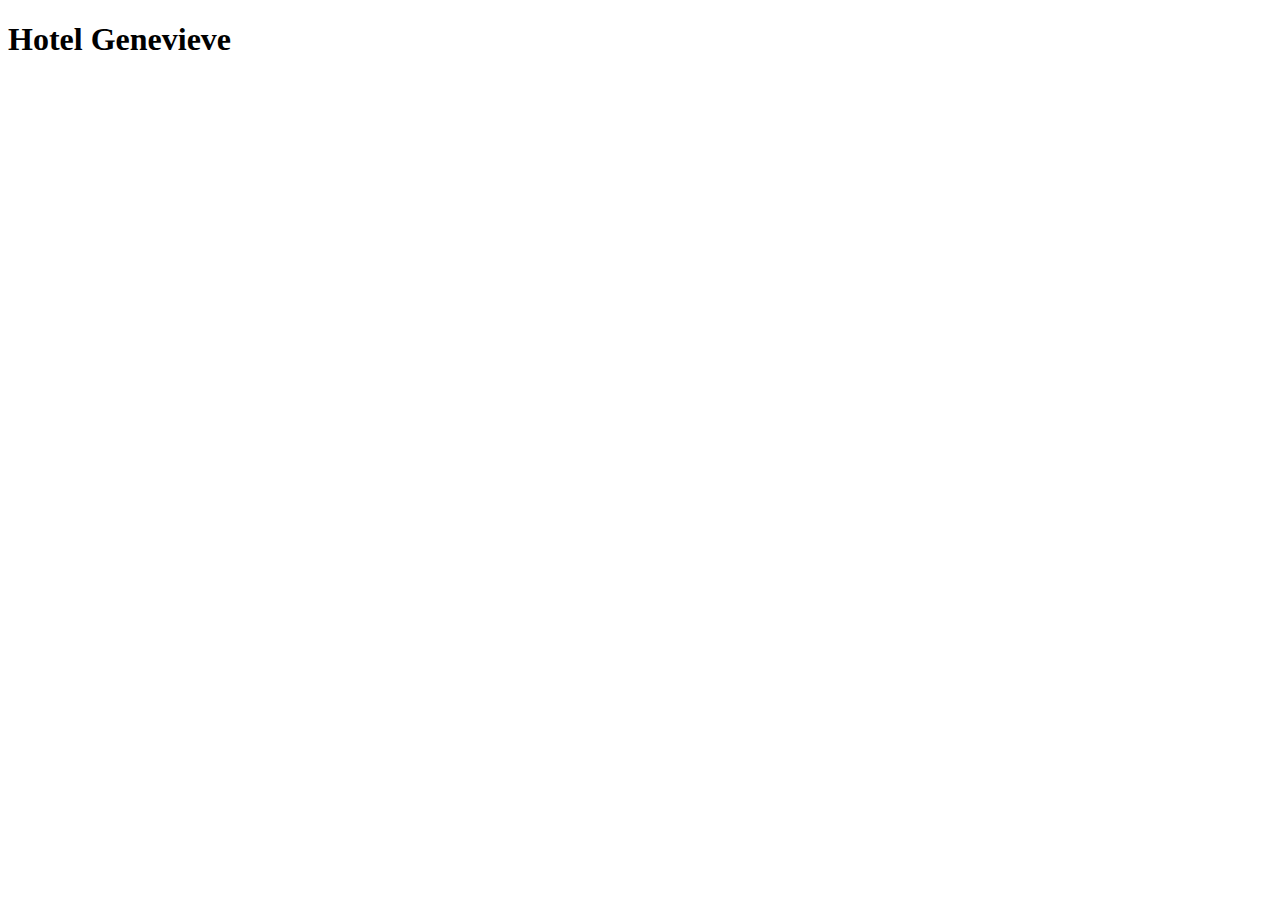
==== index.html @ 82a41bbd "project framework" ====
<!DOCTYPE html>
    <html lang="en">
        <head>
            <meta charset="UTF-8">
            <meta name="viewport" content="width=device-width", initial-scale="1.0">
            <meta http-equiv="X-UA-Compatible" content="ie=edge">
            <title>Home | Hotel Genevieve</title>
        </head>
        <body>
            <h1>Hotel Genevieve</h1>
        </body>
    </html>
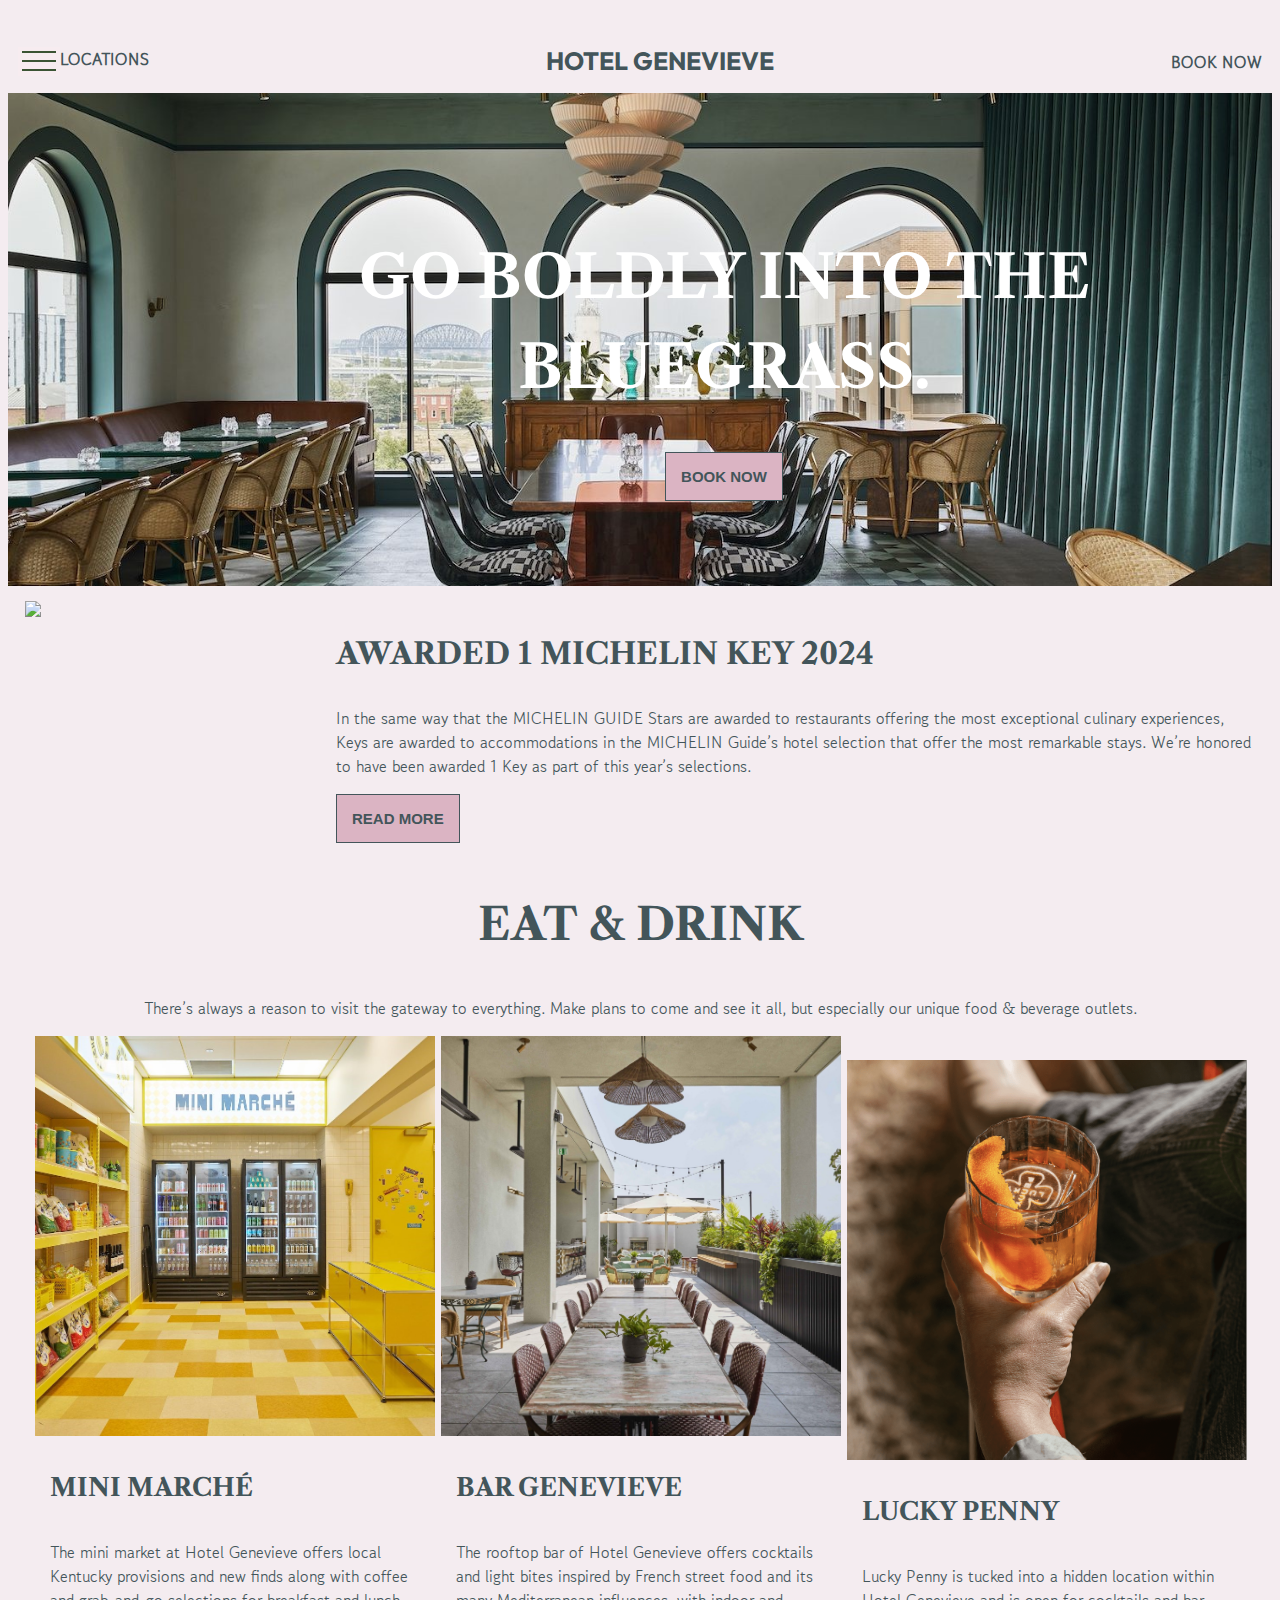
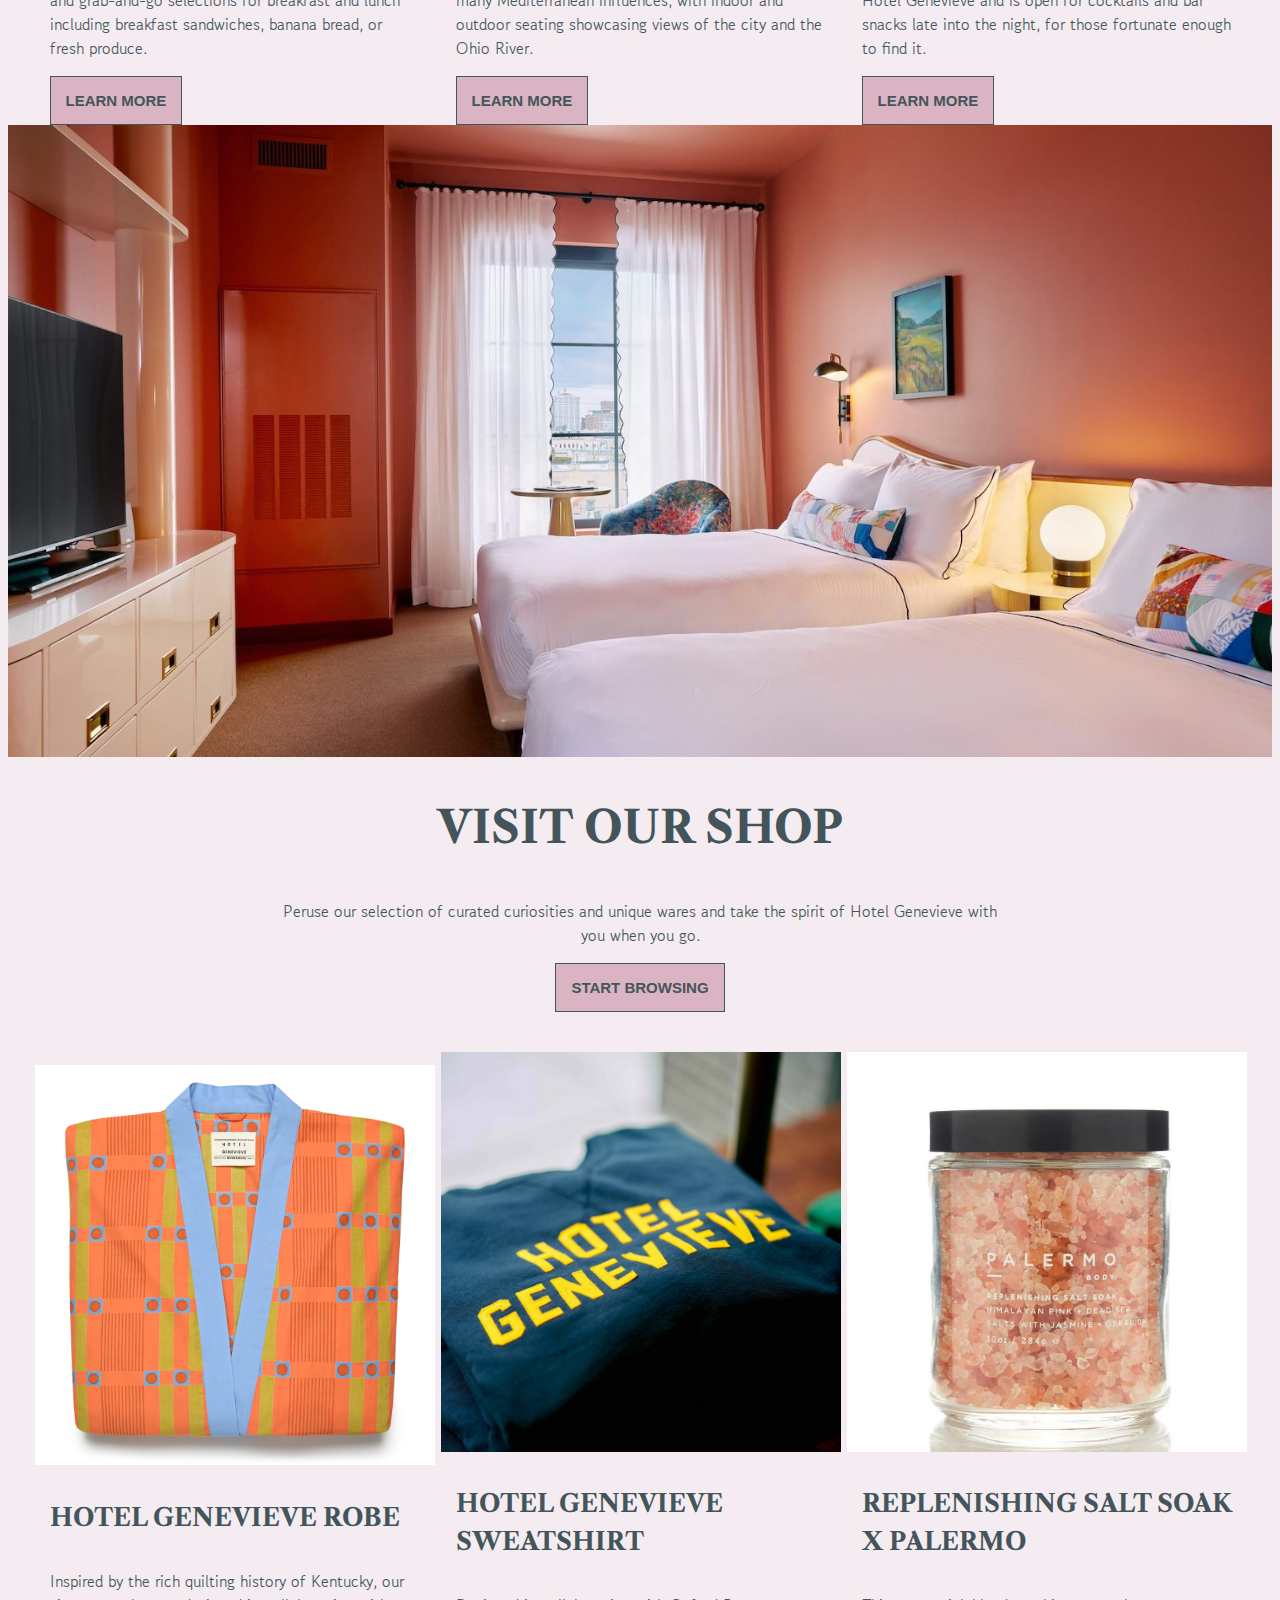
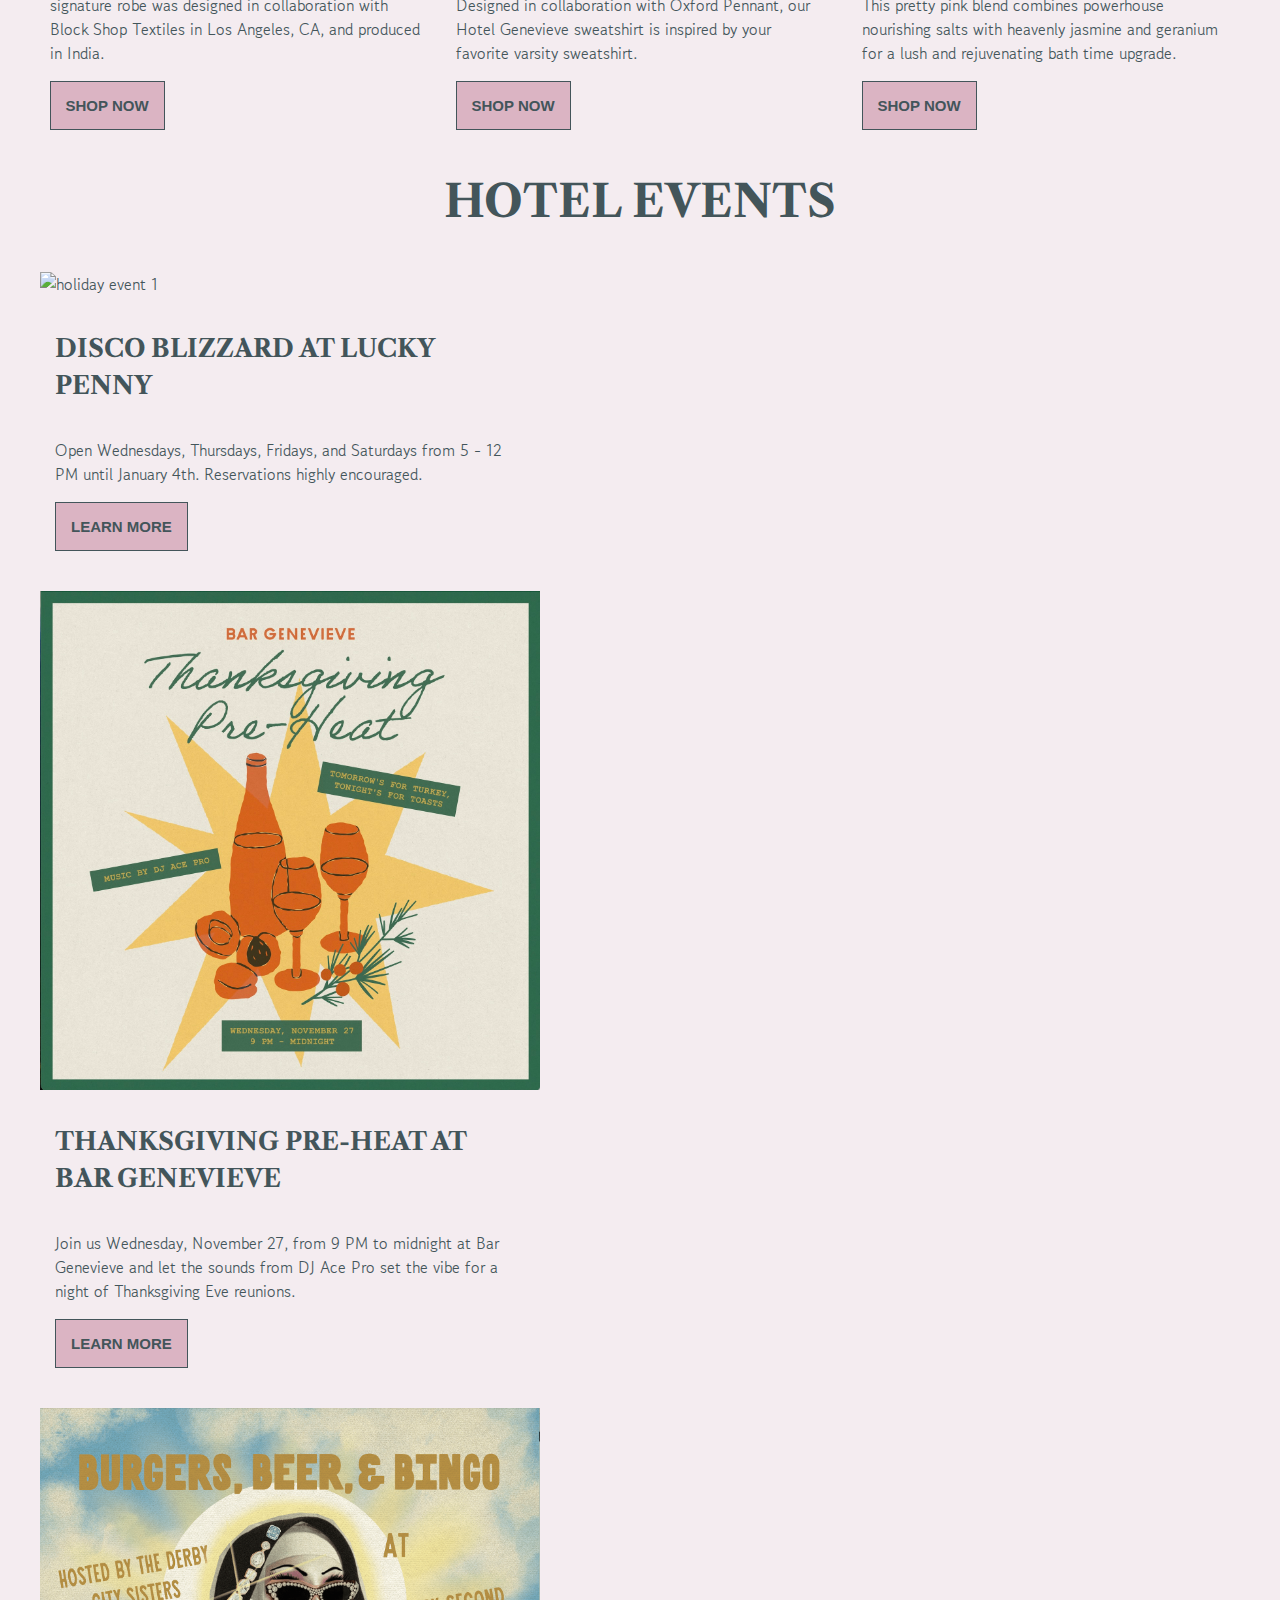
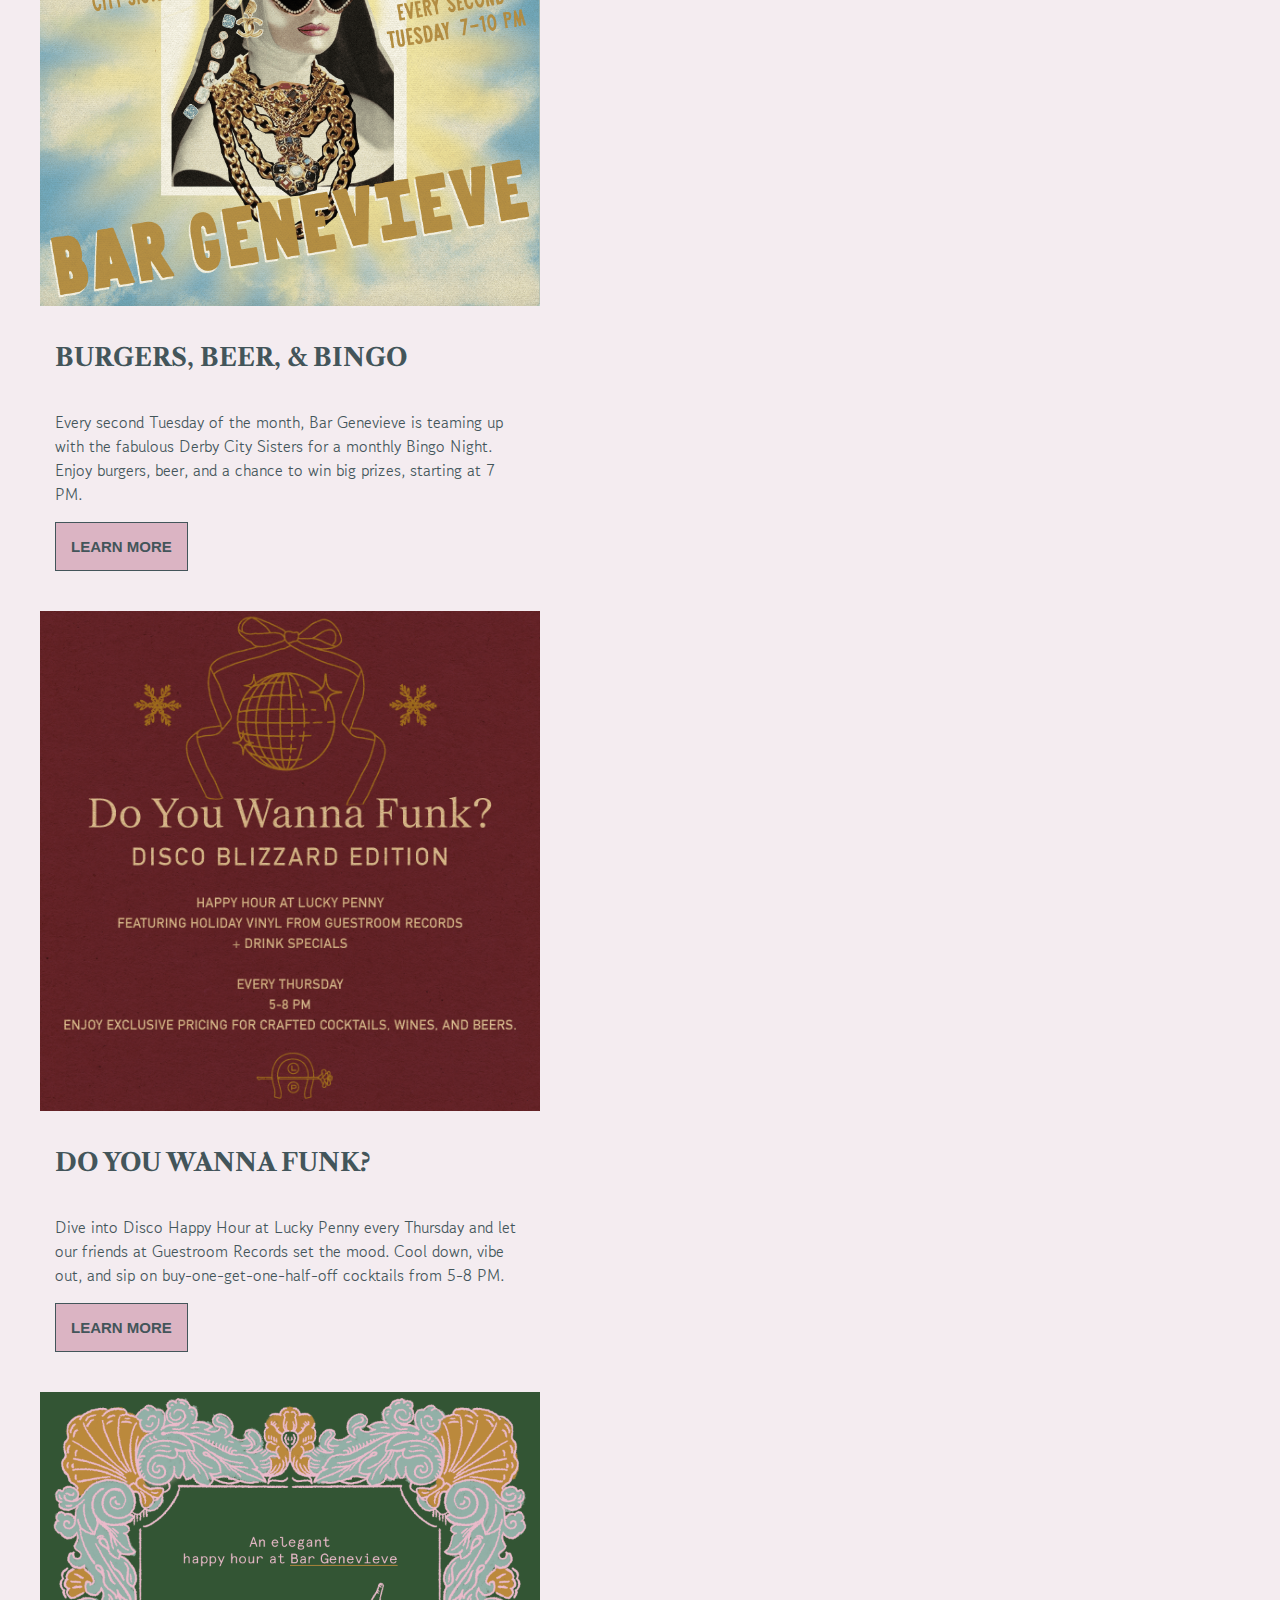
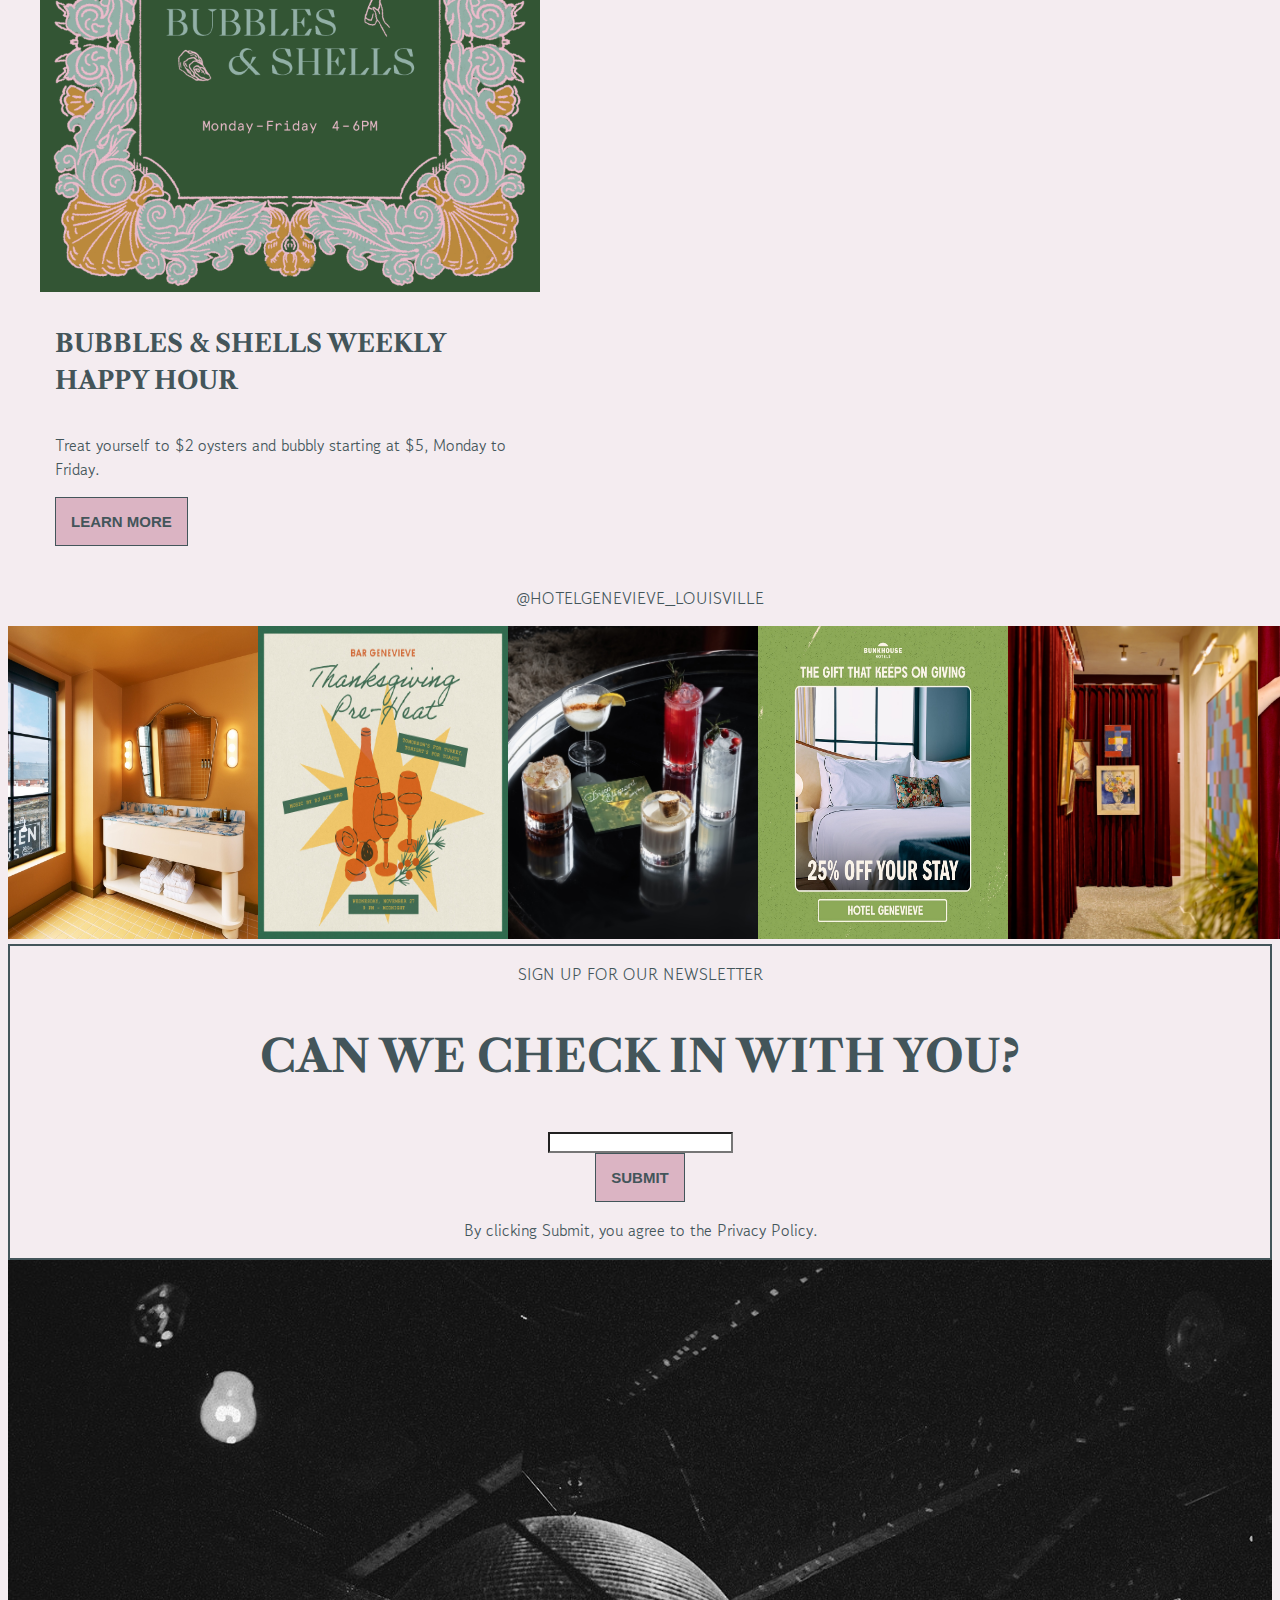
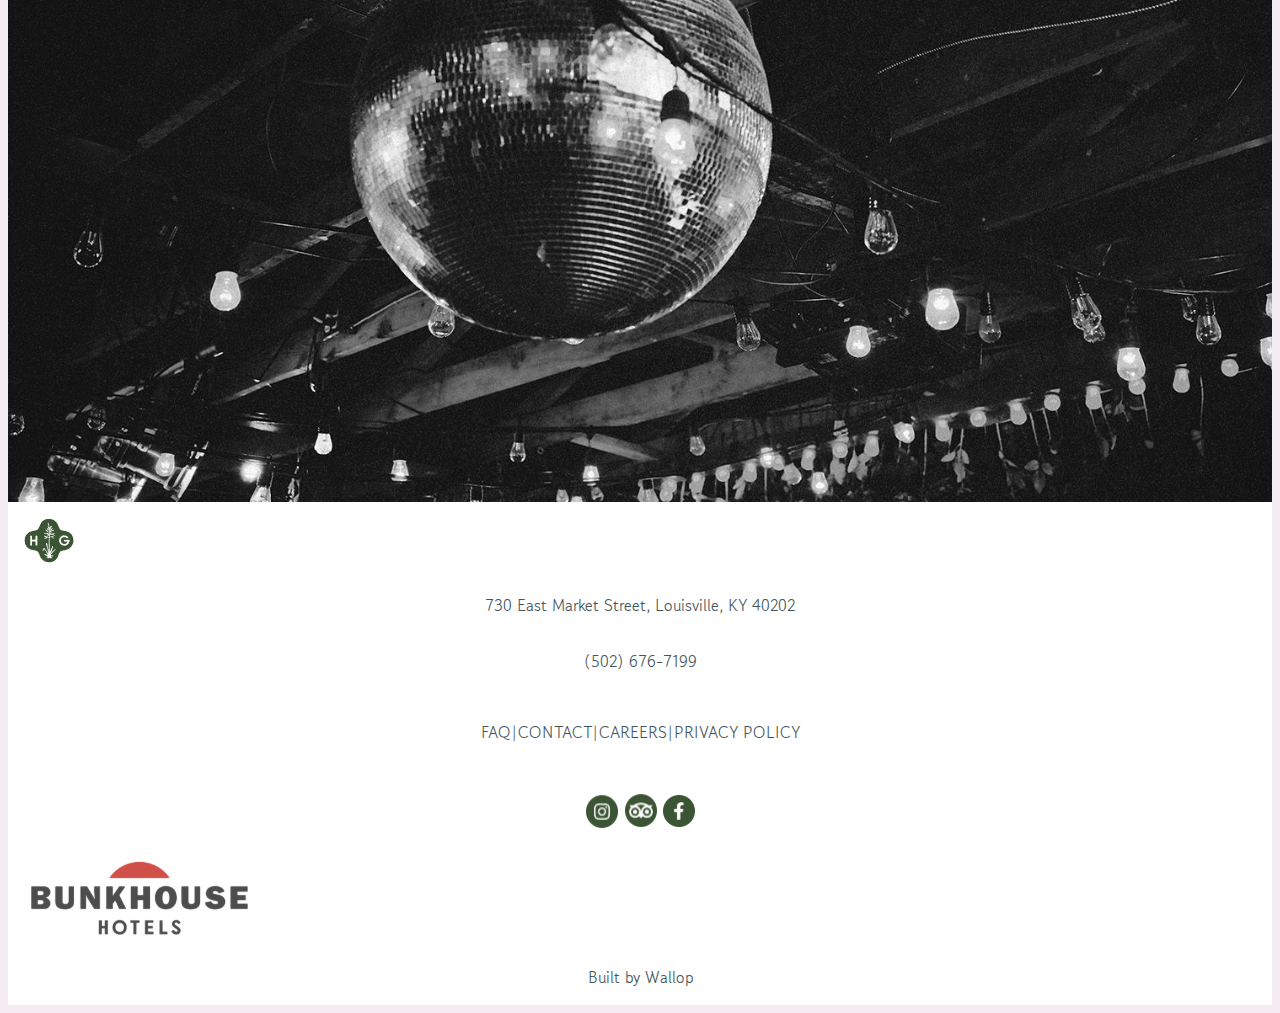
==== commit dcb269f4: "1" ====
--- a/index.html
+++ b/index.html
@@ -5,8 +5,197 @@
             <meta name="viewport" content="width=device-width", initial-scale="1.0">
             <meta http-equiv="X-UA-Compatible" content="ie=edge">
             <title>Home | Hotel Genevieve</title>
+            <link rel="preconnect" href="https://fonts.googleapis.com">
+            <link rel="preconnect" href="https://fonts.gstatic.com" crossorigin>
+            <link href="https://fonts.googleapis.com/css2?family=Gowun+Dodum&family=Libre+Caslon+Text:ital,wght@0,400;0,700;1,400&family=Outfit:wght@100..900&display=swap" rel="stylesheet">
+            <link rel="stylesheet" href="main.css">
         </head>
         <body>
-            <h1>Hotel Genevieve</h1>
+            <nav class="main-nav">
+                <div class="nav-bar-items">
+                    <div class="item1"><p><img src="img/nav_bars.png" alt= "nav bars"></p>
+                    <p><a href="#!">LOCATIONS</a></p></div>
+                    <div><p class="nav__title">HOTEL GENEVIEVE</p></div>
+                    <div><p><a href=#!>BOOK NOW</a></p></div>
+                </div>
+            </nav>
+
+            <section class="main">
+                <div class="main-img">
+                    <img src="img/main_background_img.jpg" alt="dining area">
+                    <div class= "main-img-caption">
+                        <h1>GO BOLDLY INTO THE BLUEGRASS.</h1>
+                        <button>BOOK NOW</button>
+                    </div>
+                </div>
+            
+                <div class="michelin">
+                    <img class="michelinimg" src="img/michelin_atom_2.png">
+                    <div class="michelin__info">
+                        <h3>AWARDED 1 MICHELIN KEY 2024</h3>
+                        <p>In the same way that the MICHELIN GUIDE Stars are awarded to restaurants offering the most exceptional culinary experiences, Keys are awarded to accommodations in the MICHELIN Guide’s hotel selection that offer the most remarkable stays. We’re honored to have been awarded 1 Key as part of this year’s selections.</p>
+                        <button>READ MORE</button>
+                    </div>
+                </div>
+
+                <div class="eatdrink">
+                    <h2>EAT & DRINK</h2>
+                    <p>There’s always a reason to visit the gateway to everything. Make plans to come and see it all, but especially our unique food & beverage outlets.</p>
+                    
+                    <div class="eatdrink_module">
+                        <img src="img/minimarche.jpg" alt="mini marché" class="eat_mod_img">
+                        <div class="eatdrink_mod_text">
+                            <h4>MINI MARCHÉ</h4>
+                            <p>The mini market at Hotel Genevieve offers local Kentucky provisions and new finds along with coffee and grab-and-go selections for breakfast and lunch including breakfast sandwiches, banana bread, or fresh produce.</p>
+                            <button>LEARN MORE</button>
+                        </div>
+                    </div>
+                    <div class="eatdrink_module">
+                        <img src="img/bar.jpg" alt="bar genevieve" class="eat_mod_img">
+                        <div class="eatdrink_mod_text">
+                            <h4>BAR GENEVIEVE</h4>
+                            <p>The rooftop bar of Hotel Genevieve offers cocktails and light bites inspired by French street food and its many Mediterranean influences, with indoor and outdoor seating showcasing views of the city and the Ohio River.</p>
+                            <button>LEARN MORE</button>
+                        </div>
+                    </div>
+                    <div class="eatdrink_module">
+                        <img src="img/lucky.png" alt="lucky penny drink" class="eat_mod_img">
+                        <div class="eatdrink_mod_text">
+                            <h4>LUCKY PENNY</h4>
+                            <p>Lucky Penny is tucked into a hidden location within Hotel Genevieve and is open for cocktails and bar snacks late into the night, for those fortunate enough to find it.</p>
+                            <button>LEARN MORE</button>
+                        </div>
+                    </div>
+                </div>
+
+                <div class="main-img-2">
+                    <img src="img/pic1.jpg" alt="hotel room">
+                </div>
+
+                <div class="shop">
+                    <div class="shop_head_text">
+                        <h2>VISIT OUR SHOP</h2>
+                        <p>Peruse our selection of curated curiosities and unique wares and take the spirit of Hotel Genevieve with you when you go.</p>
+                        <button>START BROWSING</button>
+                    </div>
+                    <div class="shop_module">
+                        <img src="img/robe.jpg" alt="robe" class="shop_mod_img">
+                        <div class="shop_mod_text">
+                            <h4>HOTEL GENEVIEVE ROBE</h4>
+                            <p>Inspired by the rich quilting history of Kentucky, our signature robe was designed in collaboration with Block Shop Textiles in Los Angeles, CA, and produced in India.</p>
+                            <button>SHOP NOW</button>
+                        </div>
+                    </div>
+                    <div class="shop_module">
+                        <img src="img/sweatshirt.jpg" alt="genevieve sweatshirt" class="shop_mod_img">
+                        <div class="shop_mod_text">
+                            <h4>HOTEL GENEVIEVE SWEATSHIRT</h4>
+                            <p>Designed in collaboration with Oxford Pennant, our Hotel Genevieve sweatshirt is inspired by your favorite varsity sweatshirt.</p>
+                            <button>SHOP NOW</button>
+                        </div>
+                    </div>
+                    <div class="shop_module">
+                        <img src="img/salt.jpg" alt="salt" class="shop_mod_img">
+                        <div class="shop_mod_text">
+                            <h4>REPLENISHING SALT SOAK X PALERMO</h4>
+                            <p>This pretty pink blend combines powerhouse nourishing salts with heavenly jasmine and geranium for a lush and rejuvenating bath time upgrade.</p>
+                            <button>SHOP NOW</button>
+                        </div>
+                    </div>
+                </div>
+
+                <div class="event">
+                            
+                    <h2>HOTEL EVENTS</h2>
+                
+                    <div class="event_module">
+                        <img src="img/holidayevent1.png" alt="holiday event 1" class="event_mod_img">
+                        <div class="event_mod_text">
+                            <h4>DISCO BLIZZARD AT LUCKY PENNY</h4>
+                            <p>Open Wednesdays, Thursdays, Fridays, and Saturdays from 5 - 12 PM until January 4th. Reservations highly encouraged.</p>
+                            <button>LEARN MORE</button>
+                        </div>
+                    </div>
+                    <div class="event_module">
+                        <img src="img/holidayevent2.jpg" alt="holiday event 2" class="event_mod_img">
+                        <div class="event_mod_text">
+                            <h4>THANKSGIVING PRE-HEAT AT BAR GENEVIEVE</h4>
+                            <p>Join us Wednesday, November 27, from 9 PM to midnight at Bar Genevieve and let the sounds from DJ Ace Pro set the vibe for a night of Thanksgiving Eve reunions.</p>
+                            <button>LEARN MORE</button>
+                        </div>
+                    </div>
+                    <div class="event_module">
+                        <img src="img/event1.png" alt="event 1" class="event_mod_img">
+                        <div class="event_mod_text">
+                            <h4>BURGERS, BEER, & BINGO</h4>
+                            <p>Every second Tuesday of the month, Bar Genevieve is teaming up with the fabulous Derby City Sisters for a monthly Bingo Night. Enjoy burgers, beer, and a chance to win big prizes, starting at 7 PM.</p>
+                            <button>LEARN MORE</button>
+                        </div>
+                    </div>
+                    <div class="event_module">
+                        <img src="img/event2.png" alt="event 2" class="event_mod_img">
+                        <div class="event_mod_text">
+                            <h4>DO YOU WANNA FUNK?</h4>
+                            <p>Dive into Disco Happy Hour at Lucky Penny every Thursday and let our friends at Guestroom Records set the mood. Cool down, vibe out, and sip on buy-one-get-one-half-off cocktails from 5-8 PM.</p>
+                            <button>LEARN MORE</button>
+                        </div>
+                    </div>
+                    <div class="event_module">
+                        <img src="img/event3.png" alt="event 3" class="event_mod_img">
+                        <div class="event_mod_text">
+                            <h4>BUBBLES & SHELLS WEEKLY HAPPY HOUR</h4>
+                            <p>Treat yourself to $2 oysters and bubbly starting at $5, Monday to Friday.</p>
+                            <button>LEARN MORE</button>
+                        </div>
+                    </div>
+                </div>
+
+                <div class=pre-footer>
+                    <p>@HOTELGENEVIEVE_LOUISVILLE</p>
+                    <div class="pre-footer__imgs">
+                        <img src="img/pre-footer_img_1.jpg" alt="prefooter img 1">
+                        <img src="img/pre-footer_img_2.jpg" alt="prefooter img 2">
+                        <img src="img/pre-footer_img_3.jpg" alt="prefooter img 3">
+                        <img src="img/pre-footer_img_4.jpg" alt="prefooter img 4">
+                        <img src="img/pre-footer_img_5.jpg" alt="prefooter img 5">
+                        <img src="img/pre-footer_img_6.jpg" alt="prefooter img 6">
+                        <img src="img/pre-footer_img_7.jpg" alt="prefooter img 7">
+                        <img src="img/pre-footer_img_8.jpg" alt="prefooter img 8">
+                    </div>
+                    <div class="pre-footer__signup">
+                        <p>SIGN UP FOR OUR NEWSLETTER</p>
+                        <h2>CAN WE CHECK IN WITH YOU?</h2>
+                        <form>
+                            <input type="text" id="email" name="email"><br>
+                            <input type="submit" value="SUBMIT" id="email-button">
+                        </form>
+                        <p>By clicking Submit, you agree to the Privacy Policy.</p>
+                    </div>
+                    <img src="img/pre-footer_img_discoball.jpg" alt="disco ball">
+                </div>
+
+                <div class=footer>
+                    <img src="img/footer-icon-1.png" alt="footer icon 1">
+                    <p>730 East Market Street, Louisville, KY 40202</p>
+                    <p>(502) 676-7199</p>
+                    <div class="footer-nav">
+                        <p>FAQ</p>
+                        <p>|</p>
+                        <p>CONTACT</p>
+                        <p>|</p>
+                        <p>CAREERS</p>
+                        <p>|</p>
+                        <p>PRIVACY POLICY</p>
+                    </div>
+                    <div class="footer-nav">
+                        <img src="img/instagram.png" alt="instagram">
+                        <img src="img/owl.png" alt="owl">
+                        <img src="img/facebook.png" alt="facebook">
+                    </div>
+                    <img src="img/footer-icon-2.png" alt="footer icon 2">
+                    <p>Built by Wallop</p>
+                </div>  
+
+            </section>
         </body>
-    </html>+</html>--- a/main.css
+++ b/main.css
@@ -0,0 +1,302 @@
+/* REFERENCES */
+:root {
+    --font-body: Gowun Dodum, sans-serif;
+    --font-button: outfit, serif;
+    --font-headers: Libre Caslon Text, serif;
+    --green-dark: #43555a;
+    --soft-pink: #f4ecf0;
+    --med-pink: #dbb4c3;
+    --white: #ffffff;
+}
+
+/* GENERAL */
+html {
+    box-sizing: border-box;
+  }
+  *, *:before, *:after {
+    box-sizing: inherit;
+  }
+
+body {
+    font-family: var(--font-body);
+    color: var(--green-dark);
+    line-height: 1.5;
+    background: var(--soft-pink);
+}
+
+a{
+    text-decoration: none;
+    color: var(--green-dark);
+    font-weight: bolder;
+}
+
+h1, h2, h3, h4, h5 {
+    font-family: var(--font-headers);
+    line-height: 1.5;
+}
+
+h1 {
+    font-size: 60px;
+    color: var(--white);
+}
+
+h2 {
+    color: var(--green-dark);
+    font-size: 45px;
+}
+
+h3 {
+    color: var(--green-dark);
+    font-size: 30px;
+}
+
+h4{
+    font-size: 25px;
+}
+
+img {
+    max-width: 100%;
+    display: block;
+}
+
+
+#email {
+    background: var(--white);
+}
+
+button, #email-button{
+    border: solid 1px var(--green-dark);
+    color: var(--green-dark);
+    background: var(--med-pink);
+    padding: 15px;
+    font-size: 15px;
+    font-weight: bolder;
+    display: inline-flex;
+}
+
+/* NAV START */
+
+.main-nav{
+    max-height: 85px;
+}
+
+.nav__title{
+    font-family: var(--font-button);
+    font-size: 25px;
+    font-weight: bolder;
+    color: var(--green-dark);
+}
+
+.nav__button {
+    font-family: var(--font-button);
+    color: var(--green-dark);
+}
+
+
+.nav-bar-items{
+    list-style: none;
+    display: flex;
+    justify-content: space-between;
+    align-items: center;
+    padding: 10px;
+}
+
+.item1{
+    display: flex;
+    flex-direction: row;
+}
+
+nav img{
+    max-width: 50px;
+    max-height: 40px;
+}
+
+/* NAV END */
+
+.main {
+    margin: auto;
+    text-align: center;
+}
+
+/* MAIN IMG START */
+
+.main-img{
+    position: relative;
+    display: inline-block;
+}
+
+.main-img img{
+    display: block;
+}
+
+.main-img-caption{
+    position: absolute;
+    text-align: center;
+    top: 20%;
+    bottom: 20%;
+    left: 25%;
+    max-width: 800px;
+}
+
+/* MAIN IMG END */
+/* MICHELIN START */
+
+.michelin{
+    padding: 10px;
+    display: grid;
+    grid-template-columns: 150px 1fr;
+    grid-gap: 10px;
+    max-width: 1250px; 
+    margin: auto;  
+}
+
+.michelin__info{
+    display: inline-block;
+    flex-wrap: nowrap;
+    flex-direction: row;
+    justify-content: space-between;
+    margin: 0 0 0 1px;
+    padding-left: 150px;
+    text-align: left;
+}
+
+/* MICHELIN END */
+/* EATDRINK START */
+
+.eat_mod_img{
+    max-width: 400px;
+}
+
+.eatdrink{
+    text-align: center;
+}
+
+.eatdrink_module{
+    display: inline-block;
+    flex-wrap: nowrap;
+    flex-direction: row;
+    max-width: 400px;
+    justify-content: space-between;
+    margin: 0 0 0 1px;
+    text-align: left;
+}
+
+.eatdrink_mod_text{
+   margin-left: 15px;
+   margin-right: 15px;
+}
+
+.eatdrink_head_text{
+    display: block;
+    margin: auto;
+    margin-bottom: 40px;
+    max-width: 735px; 
+}
+
+/* EATDRINK END */
+/* SHOP START */
+
+.shop_mod_img{
+    max-width: 400px;
+}
+
+.shop{
+    text-align: center;
+}
+
+.shop_module{
+    display: inline-block;
+    flex-wrap: nowrap;
+    flex-direction: row;
+    max-width: 400px;
+    justify-content: space-between;
+    margin: 0 0 0 1px;
+    text-align: left;
+}
+
+.shop_mod_text{
+   margin-left: 15px;
+   margin-right: 15px;
+}
+
+.shop_head_text{
+    display: block;
+    margin: auto;
+    margin-bottom: 40px;
+    max-width: 730px;
+}
+
+/* SHOP END */
+/* EVENTS START */
+
+.event_mod_img{
+    max-width: 500px;
+}
+
+.event{
+    text-align: center;
+    max-width: 1200px;
+    margin: auto;
+    display: block;
+}
+
+.event_module{
+    max-width: 500px;
+    justify-content: space-between;
+    margin-bottom: 40px;
+    margin-right: 5px;
+    text-align: left;
+}
+
+.event_mod_text{
+   margin-left: 15px;
+   margin-right: 15px;
+}
+
+/* EVENTS END */
+/* PRE-FOOTER START */
+
+.pre-footer{
+    text-align: center;
+}
+
+.pre-footer__imgs img{
+    max-width: 250px;
+}
+
+.pre-footer__imgs{
+    max-width: 1900px;
+    display: inline-flex;
+    flex-wrap: nowrap;
+    overflow: scroll;
+
+}
+
+.pre-footer__signup {
+    border: solid 2px var(--green-dark);
+    background: var(--soft-pink);
+    text-align: center;
+}
+
+/* PRE-FOOTER END */
+/* FOOTER START */
+
+.footer {
+    background: var(--white);
+    text-align: center;
+    display: flex;
+    flex-direction: column;
+}
+
+.footer-nav{
+    display: inline-flex;
+    justify-content: space-between;
+    margin: auto;
+    padding: 15px;
+}
+
+.footer img{
+    max-width: max-content;
+}
+
+/* FOOTER END */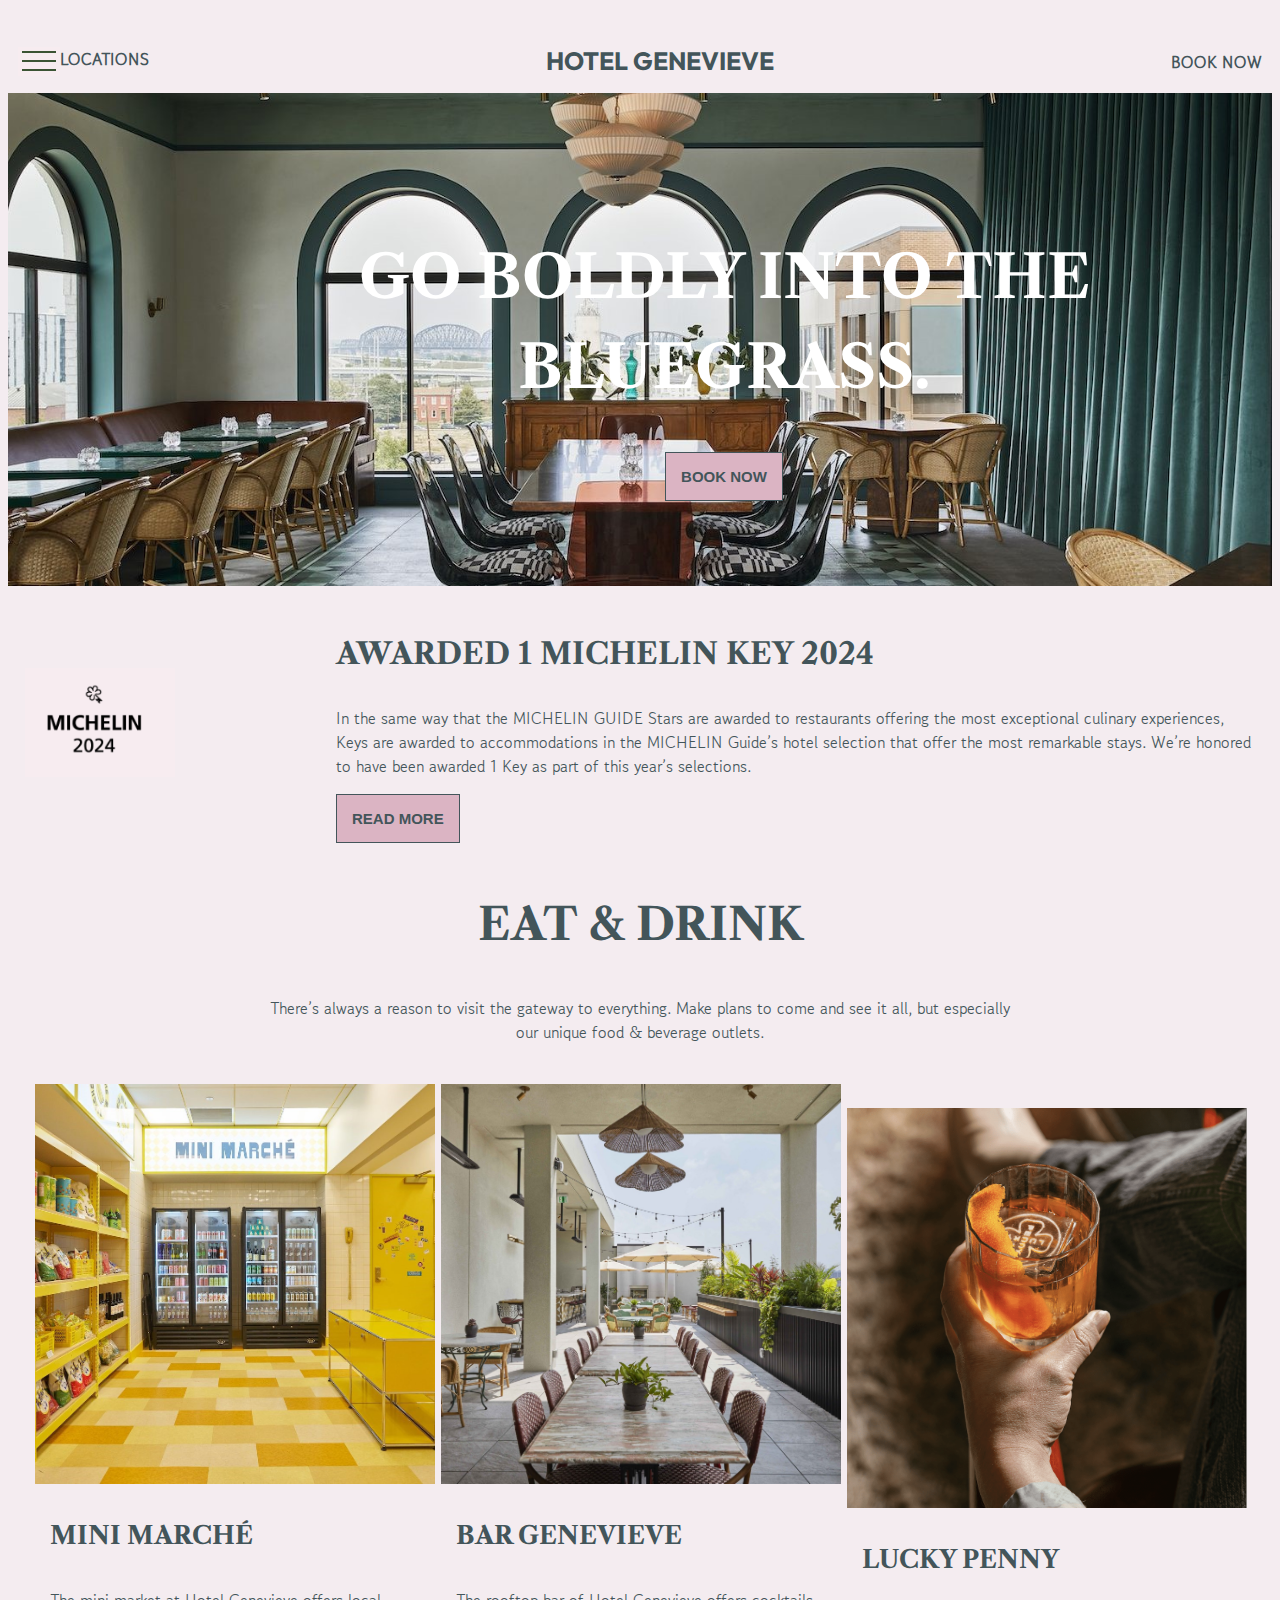
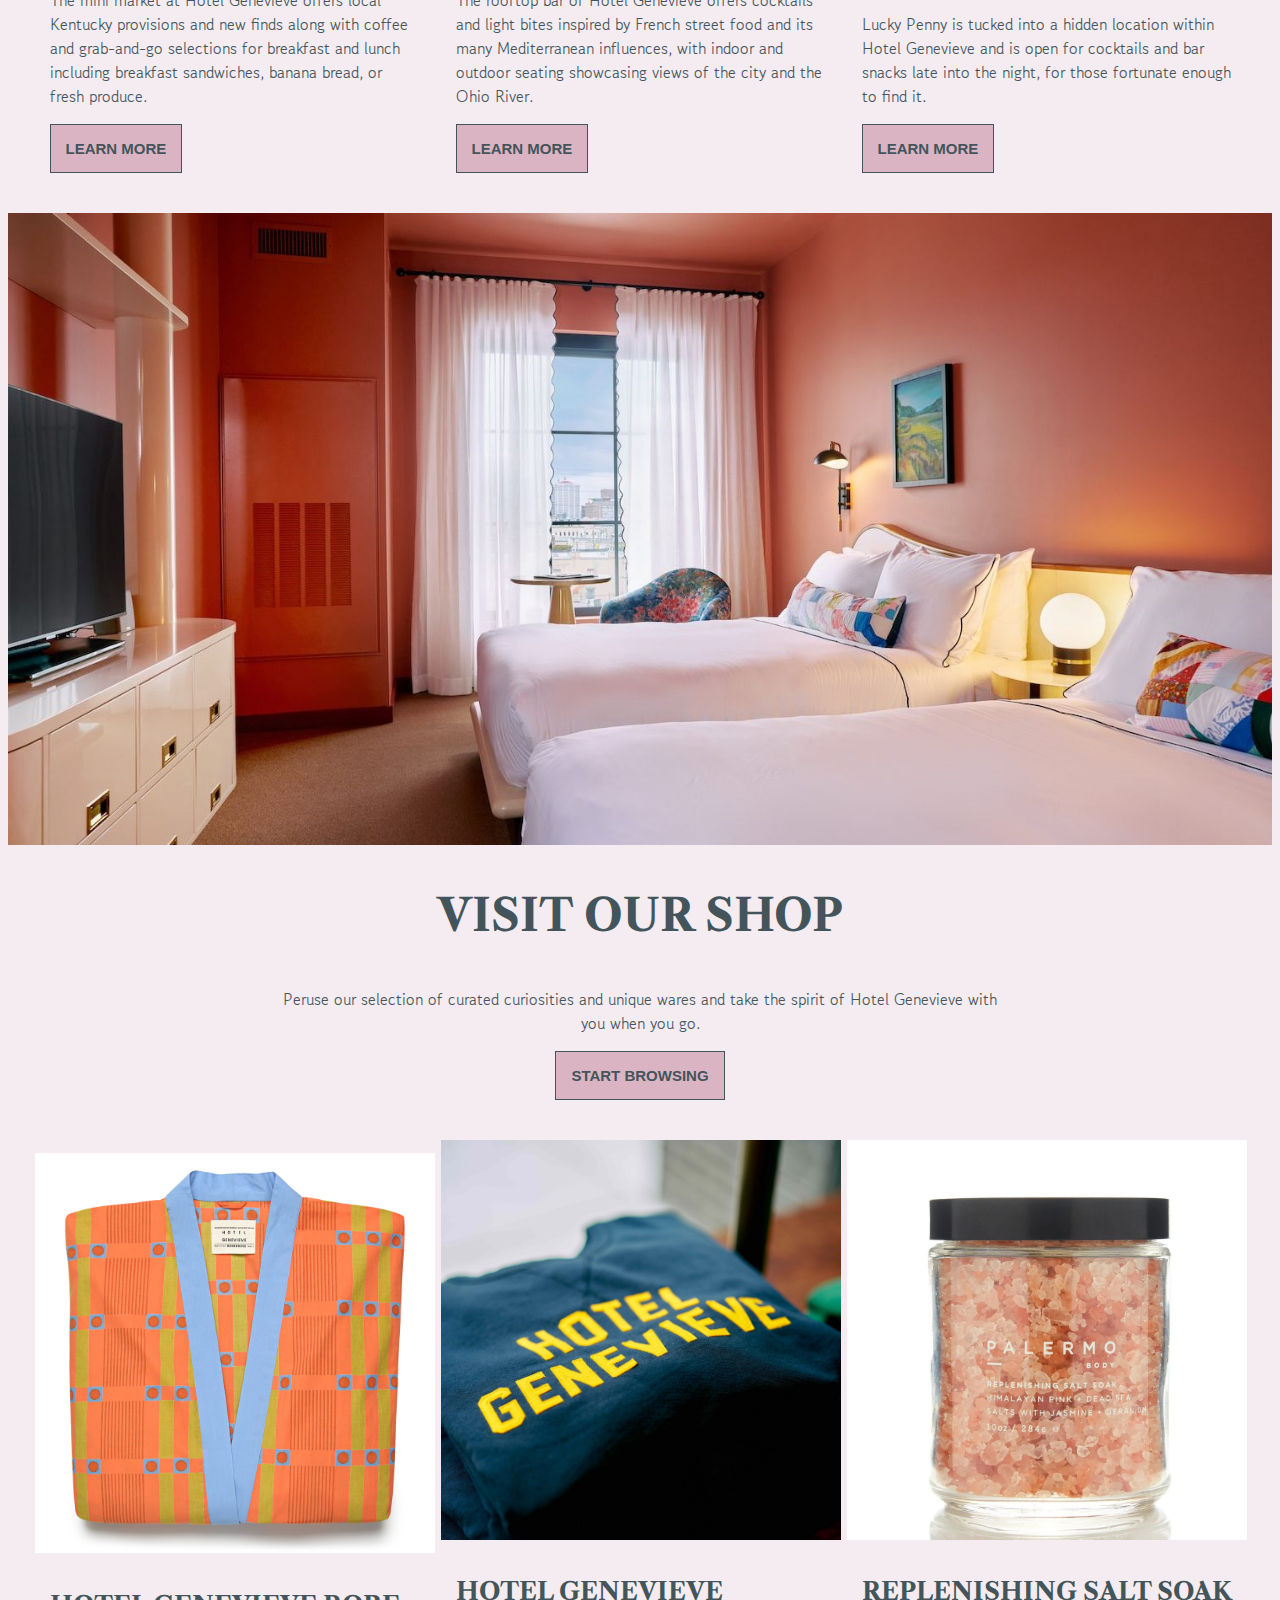
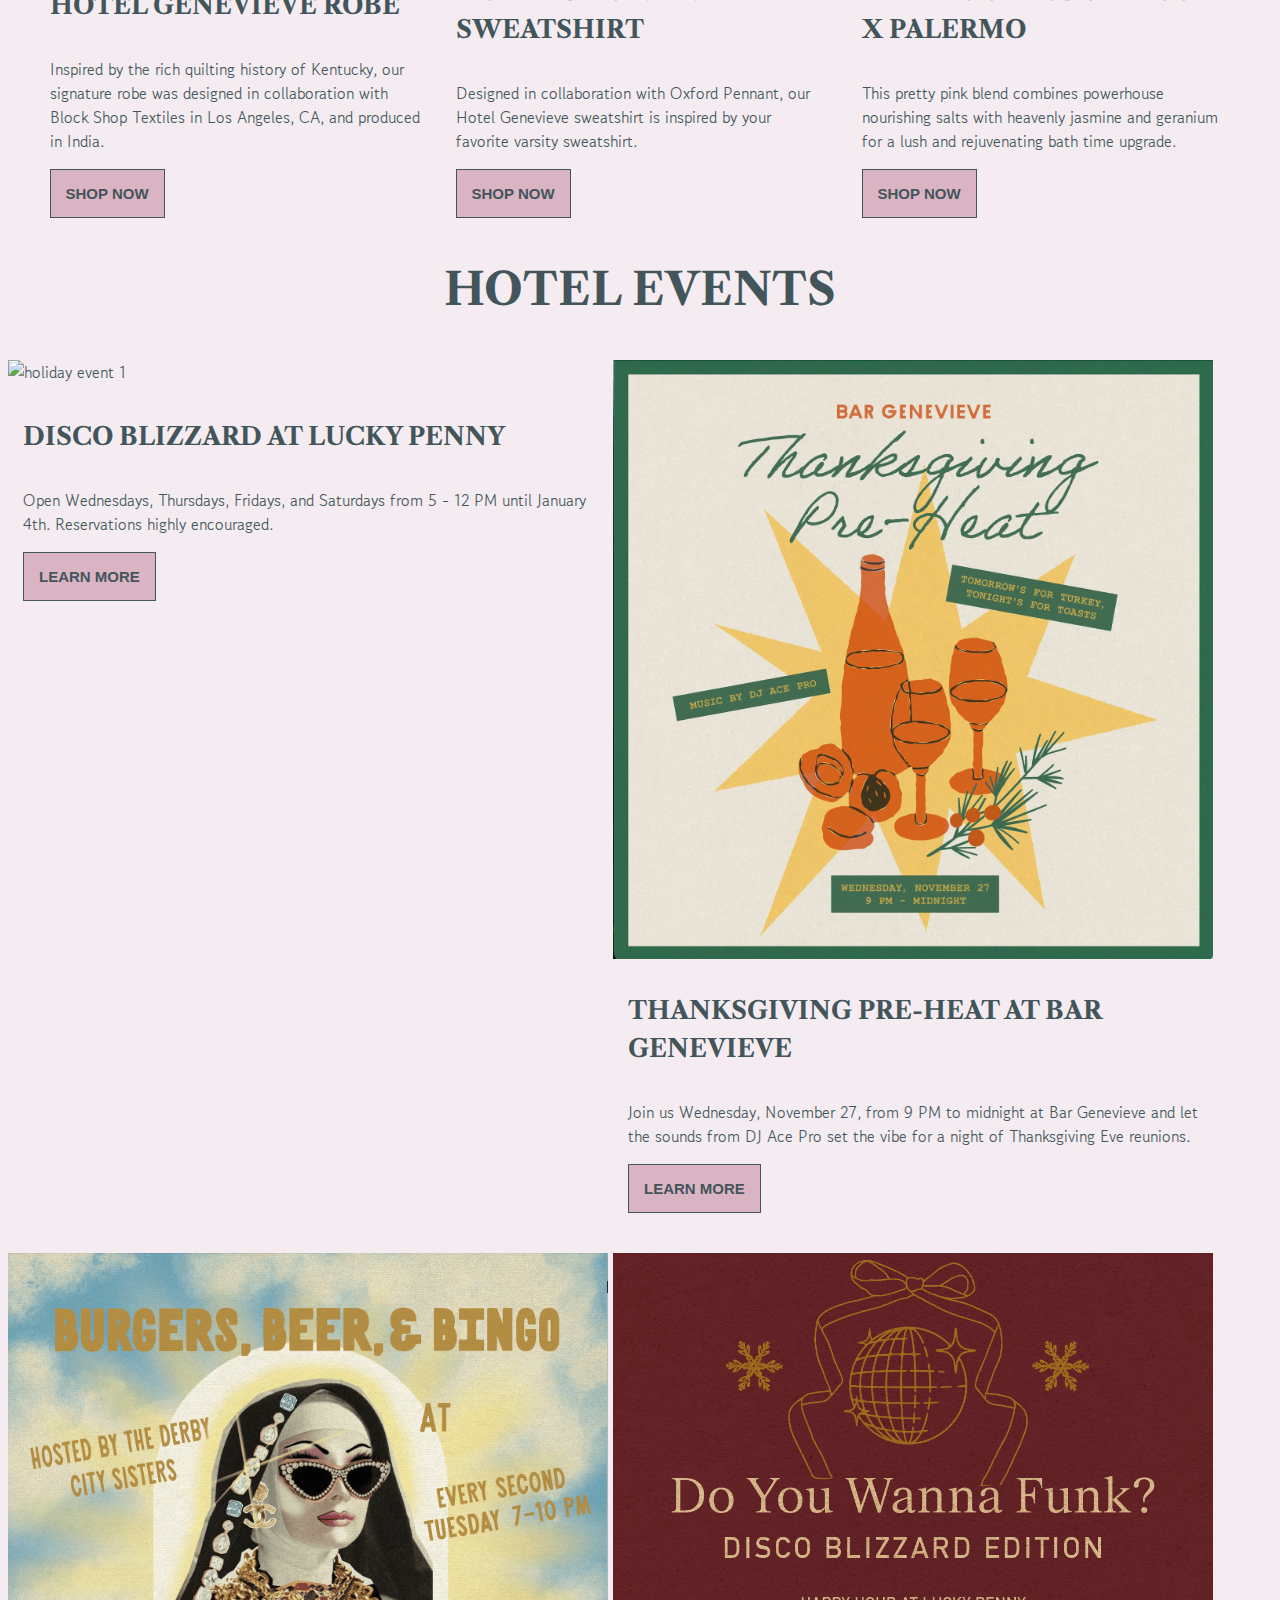
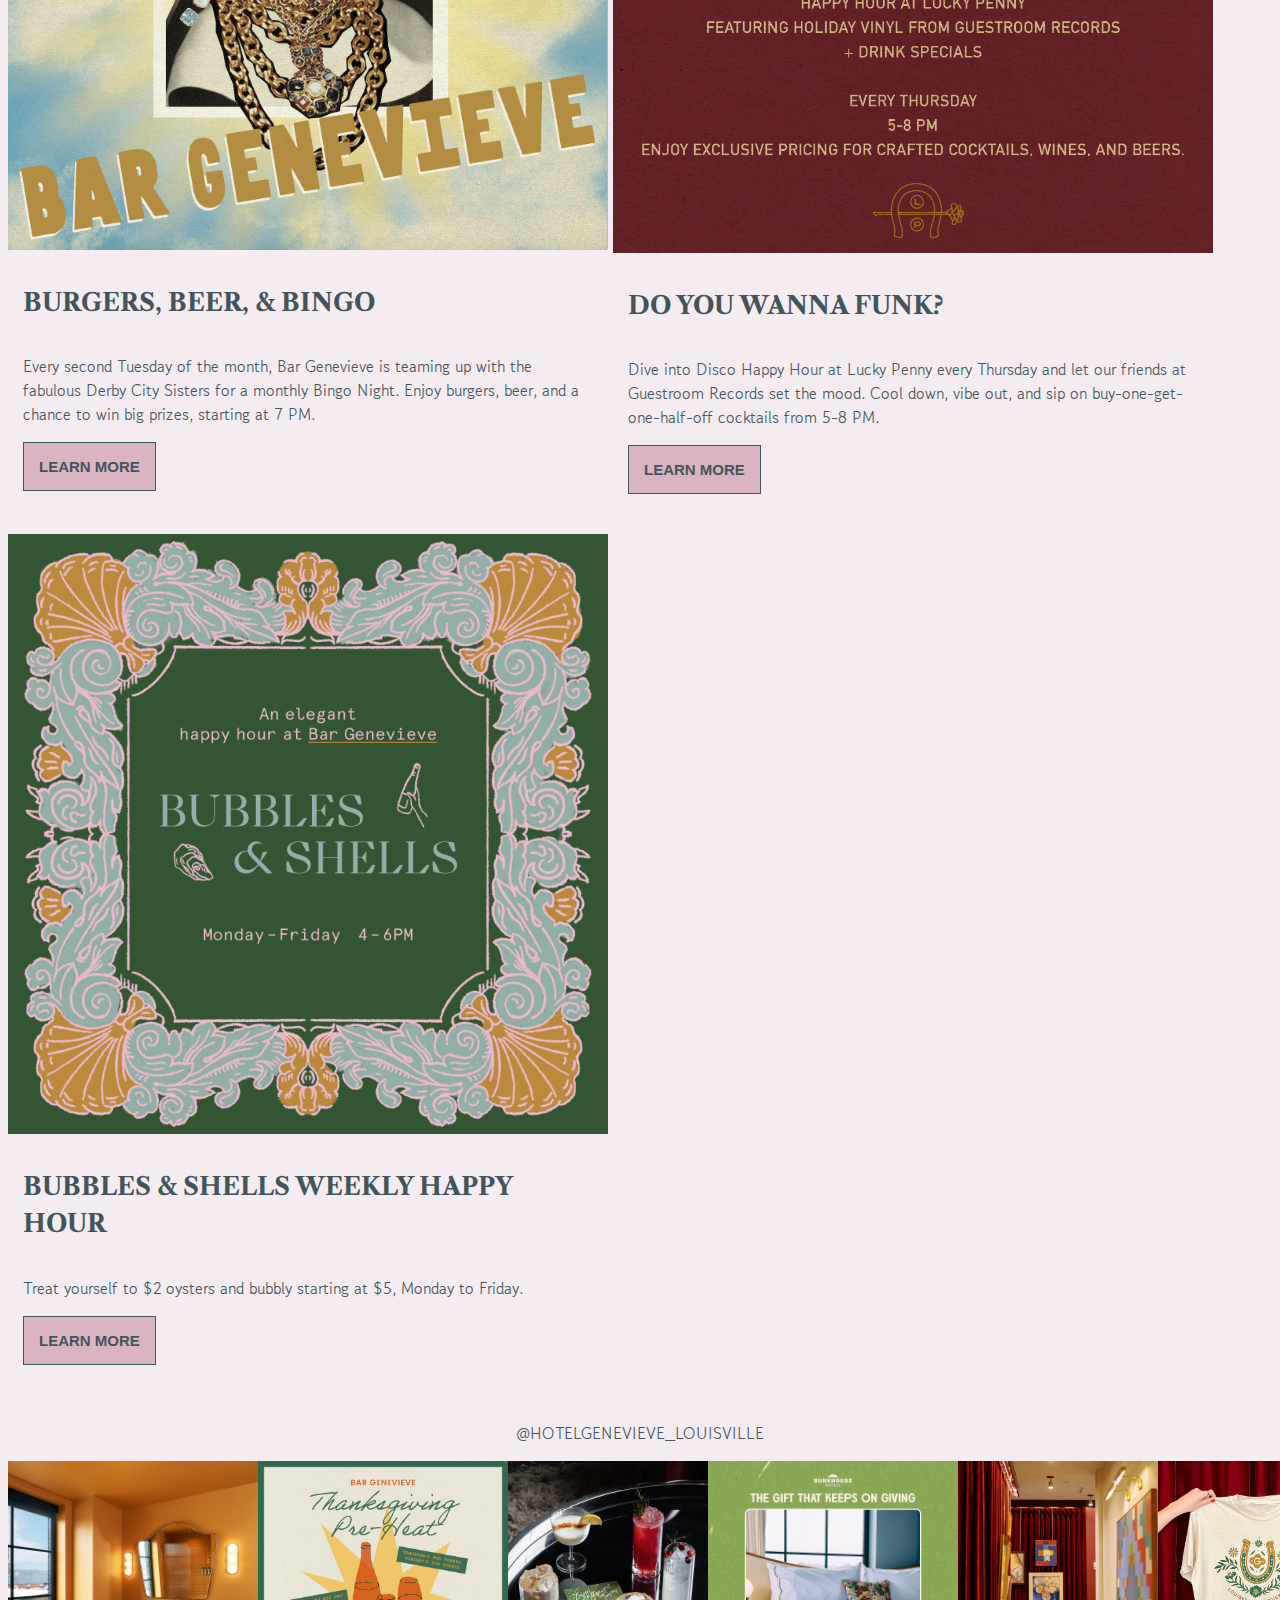
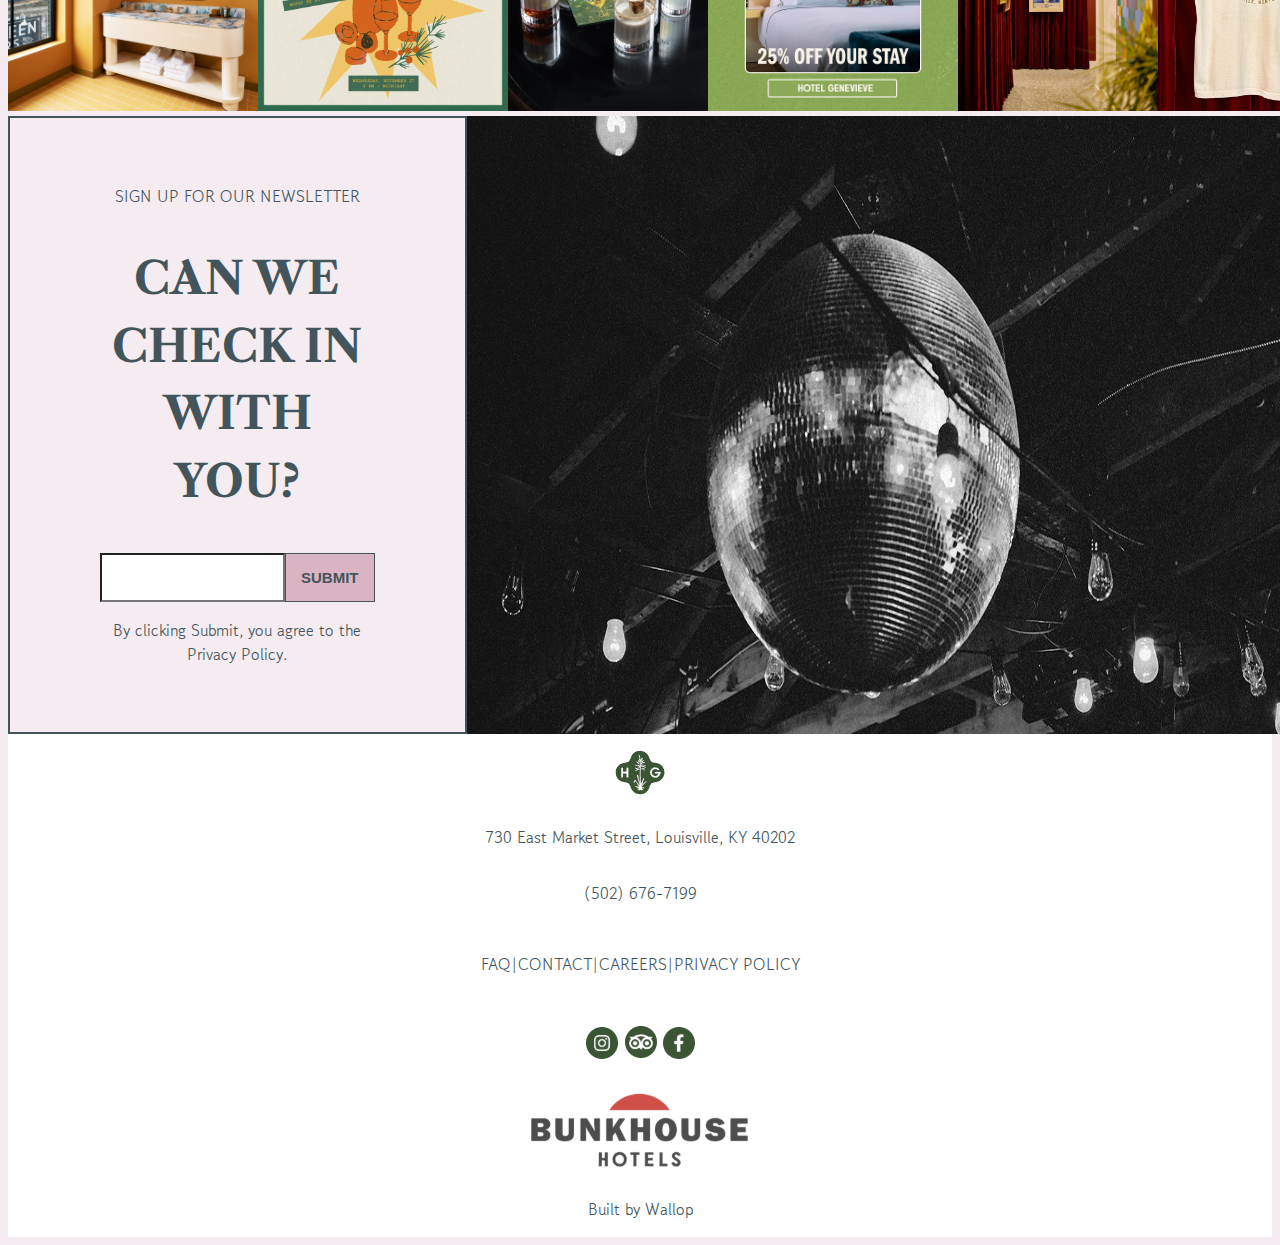
==== commit 44de9f40: "home page is all on there" ====
--- a/index.html
+++ b/index.html
@@ -30,7 +30,7 @@
                 </div>
             
                 <div class="michelin">
-                    <img class="michelinimg" src="img/michelin_atom_2.png">
+                    <img class="michelinimg" src="img/michelin_atom.png">
                     <div class="michelin__info">
                         <h3>AWARDED 1 MICHELIN KEY 2024</h3>
                         <p>In the same way that the MICHELIN GUIDE Stars are awarded to restaurants offering the most exceptional culinary experiences, Keys are awarded to accommodations in the MICHELIN Guide’s hotel selection that offer the most remarkable stays. We’re honored to have been awarded 1 Key as part of this year’s selections.</p>
@@ -40,7 +40,7 @@
 
                 <div class="eatdrink">
                     <h2>EAT & DRINK</h2>
-                    <p>There’s always a reason to visit the gateway to everything. Make plans to come and see it all, but especially our unique food & beverage outlets.</p>
+                    <p class="eatdrink-main-text">There’s always a reason to visit the gateway to everything. Make plans to come and see it all, but especially our unique food & beverage outlets.</p>
                     
                     <div class="eatdrink_module">
                         <img src="img/minimarche.jpg" alt="mini marché" class="eat_mod_img">
@@ -107,45 +107,46 @@
                 <div class="event">
                             
                     <h2>HOTEL EVENTS</h2>
-                
-                    <div class="event_module">
-                        <img src="img/holidayevent1.png" alt="holiday event 1" class="event_mod_img">
-                        <div class="event_mod_text">
-                            <h4>DISCO BLIZZARD AT LUCKY PENNY</h4>
-                            <p>Open Wednesdays, Thursdays, Fridays, and Saturdays from 5 - 12 PM until January 4th. Reservations highly encouraged.</p>
-                            <button>LEARN MORE</button>
-                        </div>
-                    </div>
-                    <div class="event_module">
-                        <img src="img/holidayevent2.jpg" alt="holiday event 2" class="event_mod_img">
-                        <div class="event_mod_text">
-                            <h4>THANKSGIVING PRE-HEAT AT BAR GENEVIEVE</h4>
-                            <p>Join us Wednesday, November 27, from 9 PM to midnight at Bar Genevieve and let the sounds from DJ Ace Pro set the vibe for a night of Thanksgiving Eve reunions.</p>
-                            <button>LEARN MORE</button>
-                        </div>
-                    </div>
-                    <div class="event_module">
-                        <img src="img/event1.png" alt="event 1" class="event_mod_img">
-                        <div class="event_mod_text">
-                            <h4>BURGERS, BEER, & BINGO</h4>
-                            <p>Every second Tuesday of the month, Bar Genevieve is teaming up with the fabulous Derby City Sisters for a monthly Bingo Night. Enjoy burgers, beer, and a chance to win big prizes, starting at 7 PM.</p>
-                            <button>LEARN MORE</button>
-                        </div>
-                    </div>
-                    <div class="event_module">
-                        <img src="img/event2.png" alt="event 2" class="event_mod_img">
-                        <div class="event_mod_text">
-                            <h4>DO YOU WANNA FUNK?</h4>
-                            <p>Dive into Disco Happy Hour at Lucky Penny every Thursday and let our friends at Guestroom Records set the mood. Cool down, vibe out, and sip on buy-one-get-one-half-off cocktails from 5-8 PM.</p>
-                            <button>LEARN MORE</button>
-                        </div>
-                    </div>
-                    <div class="event_module">
-                        <img src="img/event3.png" alt="event 3" class="event_mod_img">
-                        <div class="event_mod_text">
-                            <h4>BUBBLES & SHELLS WEEKLY HAPPY HOUR</h4>
-                            <p>Treat yourself to $2 oysters and bubbly starting at $5, Monday to Friday.</p>
-                            <button>LEARN MORE</button>
+                    <div class="events">
+                        <div class="event_module">
+                            <img src="img/holidayevent1.png" alt="holiday event 1" class="event_mod_img">
+                            <div class="event_mod_text">
+                                <h4>DISCO BLIZZARD AT LUCKY PENNY</h4>
+                                <p>Open Wednesdays, Thursdays, Fridays, and Saturdays from 5 - 12 PM until January 4th. Reservations highly encouraged.</p>
+                                <button>LEARN MORE</button>
+                            </div>
+                        </div>
+                        <div class="event_module">
+                            <img src="img/holidayevent2.jpg" alt="holiday event 2" class="event_mod_img">
+                            <div class="event_mod_text">
+                                <h4>THANKSGIVING PRE-HEAT AT BAR GENEVIEVE</h4>
+                                <p>Join us Wednesday, November 27, from 9 PM to midnight at Bar Genevieve and let the sounds from DJ Ace Pro set the vibe for a night of Thanksgiving Eve reunions.</p>
+                                <button>LEARN MORE</button>
+                            </div>
+                        </div>
+                        <div class="event_module">
+                            <img src="img/event1.png" alt="event 1" class="event_mod_img">
+                            <div class="event_mod_text">
+                                <h4>BURGERS, BEER, & BINGO</h4>
+                                <p>Every second Tuesday of the month, Bar Genevieve is teaming up with the fabulous Derby City Sisters for a monthly Bingo Night. Enjoy burgers, beer, and a chance to win big prizes, starting at 7 PM.</p>
+                                <button>LEARN MORE</button>
+                            </div>
+                        </div>
+                        <div class="event_module">
+                            <img src="img/event2.png" alt="event 2" class="event_mod_img">
+                            <div class="event_mod_text">
+                                <h4>DO YOU WANNA FUNK?</h4>
+                                <p>Dive into Disco Happy Hour at Lucky Penny every Thursday and let our friends at Guestroom Records set the mood. Cool down, vibe out, and sip on buy-one-get-one-half-off cocktails from 5-8 PM.</p>
+                                <button>LEARN MORE</button>
+                            </div>
+                        </div>
+                        <div class="event_module">
+                            <img src="img/event3.png" alt="event 3" class="event_mod_img">
+                            <div class="event_mod_text">
+                                <h4>BUBBLES & SHELLS WEEKLY HAPPY HOUR</h4>
+                                <p>Treat yourself to $2 oysters and bubbly starting at $5, Monday to Friday.</p>
+                                <button>LEARN MORE</button>
+                            </div>
                         </div>
                     </div>
                 </div>
@@ -162,16 +163,18 @@
                         <img src="img/pre-footer_img_7.jpg" alt="prefooter img 7">
                         <img src="img/pre-footer_img_8.jpg" alt="prefooter img 8">
                     </div>
-                    <div class="pre-footer__signup">
-                        <p>SIGN UP FOR OUR NEWSLETTER</p>
-                        <h2>CAN WE CHECK IN WITH YOU?</h2>
-                        <form>
-                            <input type="text" id="email" name="email"><br>
-                            <input type="submit" value="SUBMIT" id="email-button">
-                        </form>
-                        <p>By clicking Submit, you agree to the Privacy Policy.</p>
-                    </div>
-                    <img src="img/pre-footer_img_discoball.jpg" alt="disco ball">
+                    <div class="pre-footer_section2">
+                        <div class="pre-footer__signup">
+                            <p>SIGN UP FOR OUR NEWSLETTER</p>
+                            <h2>CAN WE CHECK IN WITH YOU?</h2>
+                            <form>
+                                <input  type="text" id="email" name="email"><br>
+                                <input type="submit" value="SUBMIT" id="email-button">
+                            </form>
+                            <p>By clicking Submit, you agree to the Privacy Policy.</p>
+                        </div>
+                        <img src="img/pre-footer_img_discoball.jpg" alt="disco ball" class="disco">
+                    </div>
                 </div>
 
                 <div class=footer>
--- a/main.css
+++ b/main.css
@@ -160,8 +160,18 @@
     text-align: left;
 }
 
+.michelinimg{
+    margin: auto;
+}
+
 /* MICHELIN END */
 /* EATDRINK START */
+
+.eatdrink-main-text{
+    margin: auto;
+    max-width: 750px;
+    padding-bottom: 40px;
+}
 
 .eat_mod_img{
     max-width: 400px;
@@ -179,6 +189,7 @@
     justify-content: space-between;
     margin: 0 0 0 1px;
     text-align: left;
+    padding-bottom: 40px;
 }
 
 .eatdrink_mod_text{
@@ -186,14 +197,12 @@
    margin-right: 15px;
 }
 
-.eatdrink_head_text{
-    display: block;
-    margin: auto;
-    margin-bottom: 40px;
-    max-width: 735px; 
-}
-
 /* EATDRINK END */
+
+.main-img-2 img{
+    margin: auto;
+}
+
 /* SHOP START */
 
 .shop_mod_img{
@@ -217,12 +226,13 @@
 .shop_mod_text{
    margin-left: 15px;
    margin-right: 15px;
+   
 }
 
 .shop_head_text{
     display: block;
     margin: auto;
-    margin-bottom: 40px;
+    padding-bottom: 40px;
     max-width: 730px;
 }
 
@@ -230,18 +240,25 @@
 /* EVENTS START */
 
 .event_mod_img{
-    max-width: 500px;
+    max-width: 600px;
 }
 
 .event{
     text-align: center;
-    max-width: 1200px;
+    max-width: 1300px;
     margin: auto;
     display: block;
 }
 
+.events{
+    display: flex;
+    flex-direction: row;
+    flex-wrap: wrap;
+    justify-content: left;
+}
+
 .event_module{
-    max-width: 500px;
+    max-width: 600px;
     justify-content: space-between;
     margin-bottom: 40px;
     margin-right: 5px;
@@ -262,20 +279,40 @@
 
 .pre-footer__imgs img{
     max-width: 250px;
+    max-height: 250px;
 }
 
 .pre-footer__imgs{
-    max-width: 1900px;
+    max-width: 2000px;
     display: inline-flex;
     flex-wrap: nowrap;
-    overflow: scroll;
-
-}
+}
+
+.pre-footer_section2{
+    display: inline-flex;
+}
+
+form{
+    display: flex;
+    flex-direction: row;
+    justify-content: center;
+}
+
+
 
 .pre-footer__signup {
     border: solid 2px var(--green-dark);
     background: var(--soft-pink);
     text-align: center;
+    max-width: 950px;
+    padding-left: 90px;
+    padding-right: 90px;
+    padding-top: 50px;
+    padding-bottom: 50px;
+}
+
+.disco{
+    max-width: 900px;
 }
 
 /* PRE-FOOTER END */
@@ -283,7 +320,6 @@
 
 .footer {
     background: var(--white);
-    text-align: center;
     display: flex;
     flex-direction: column;
 }
@@ -297,6 +333,7 @@
 
 .footer img{
     max-width: max-content;
+    margin: auto;
 }
 
 /* FOOTER END */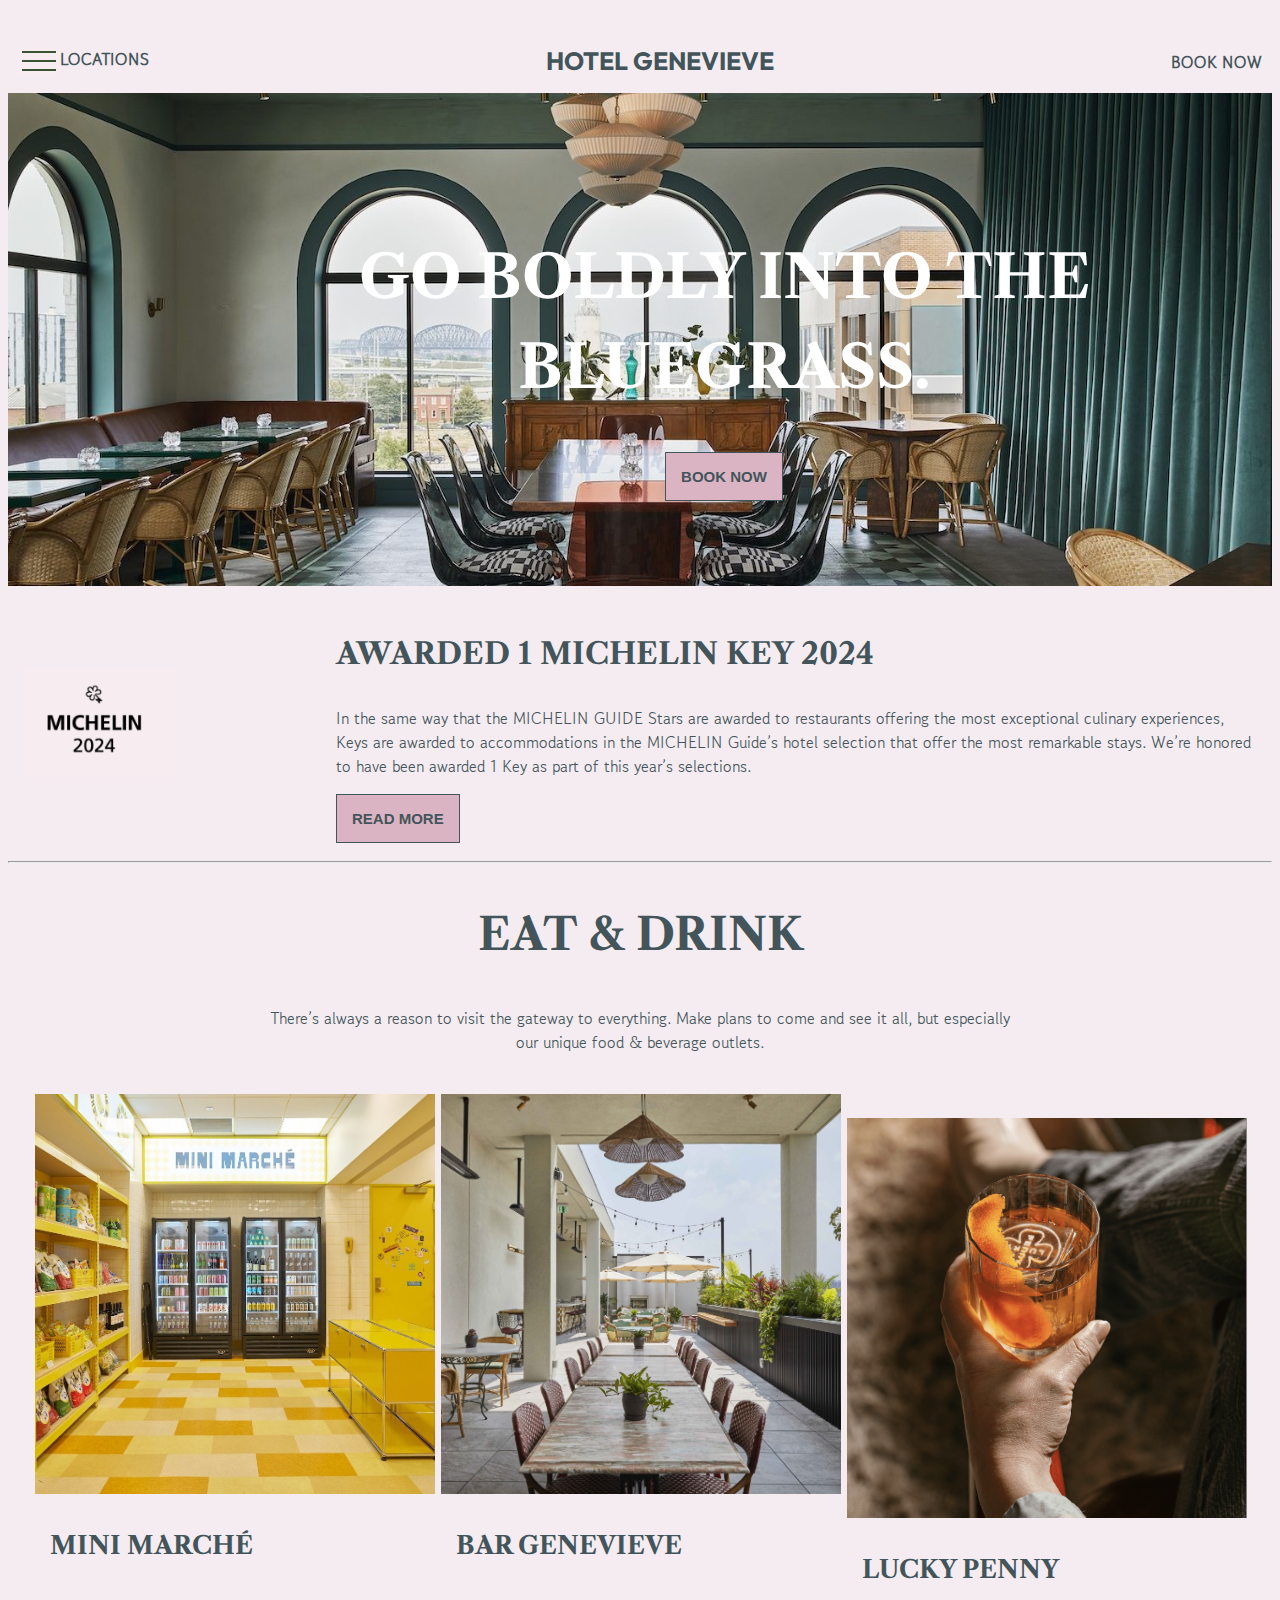
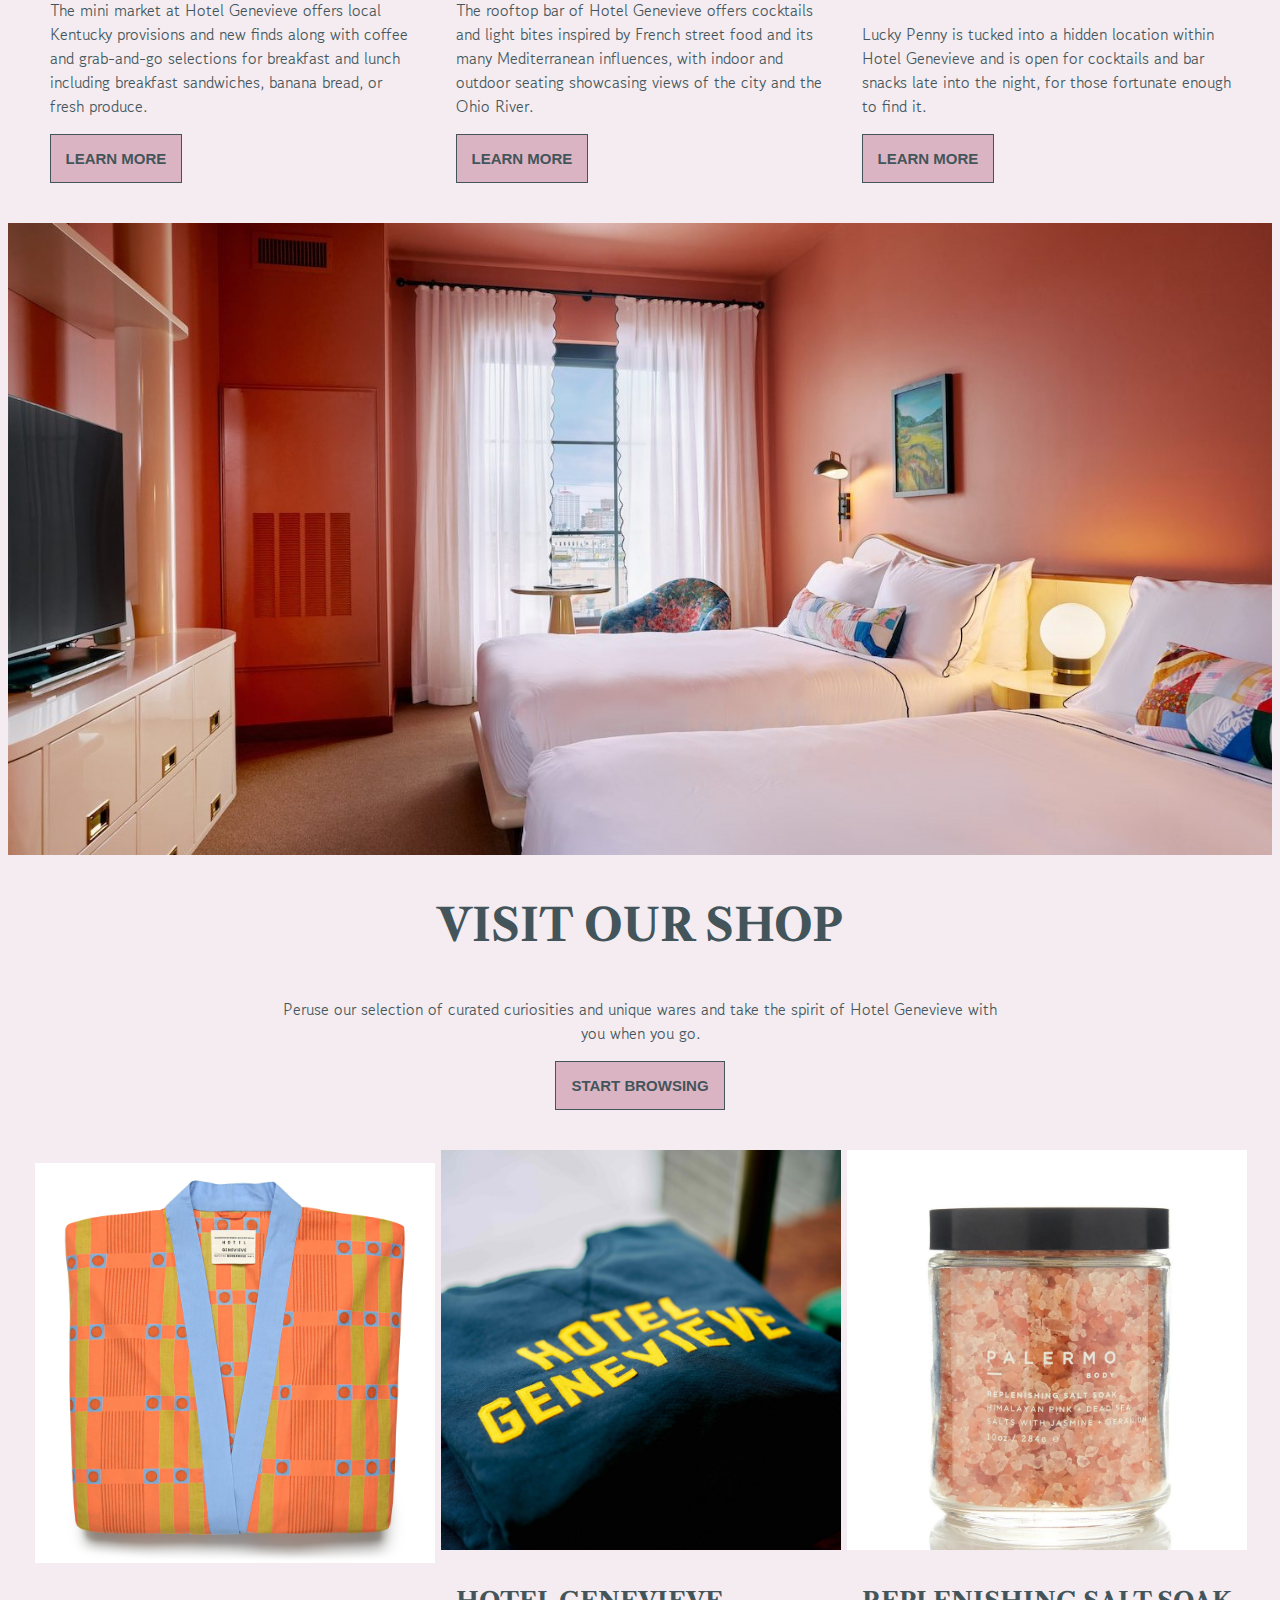
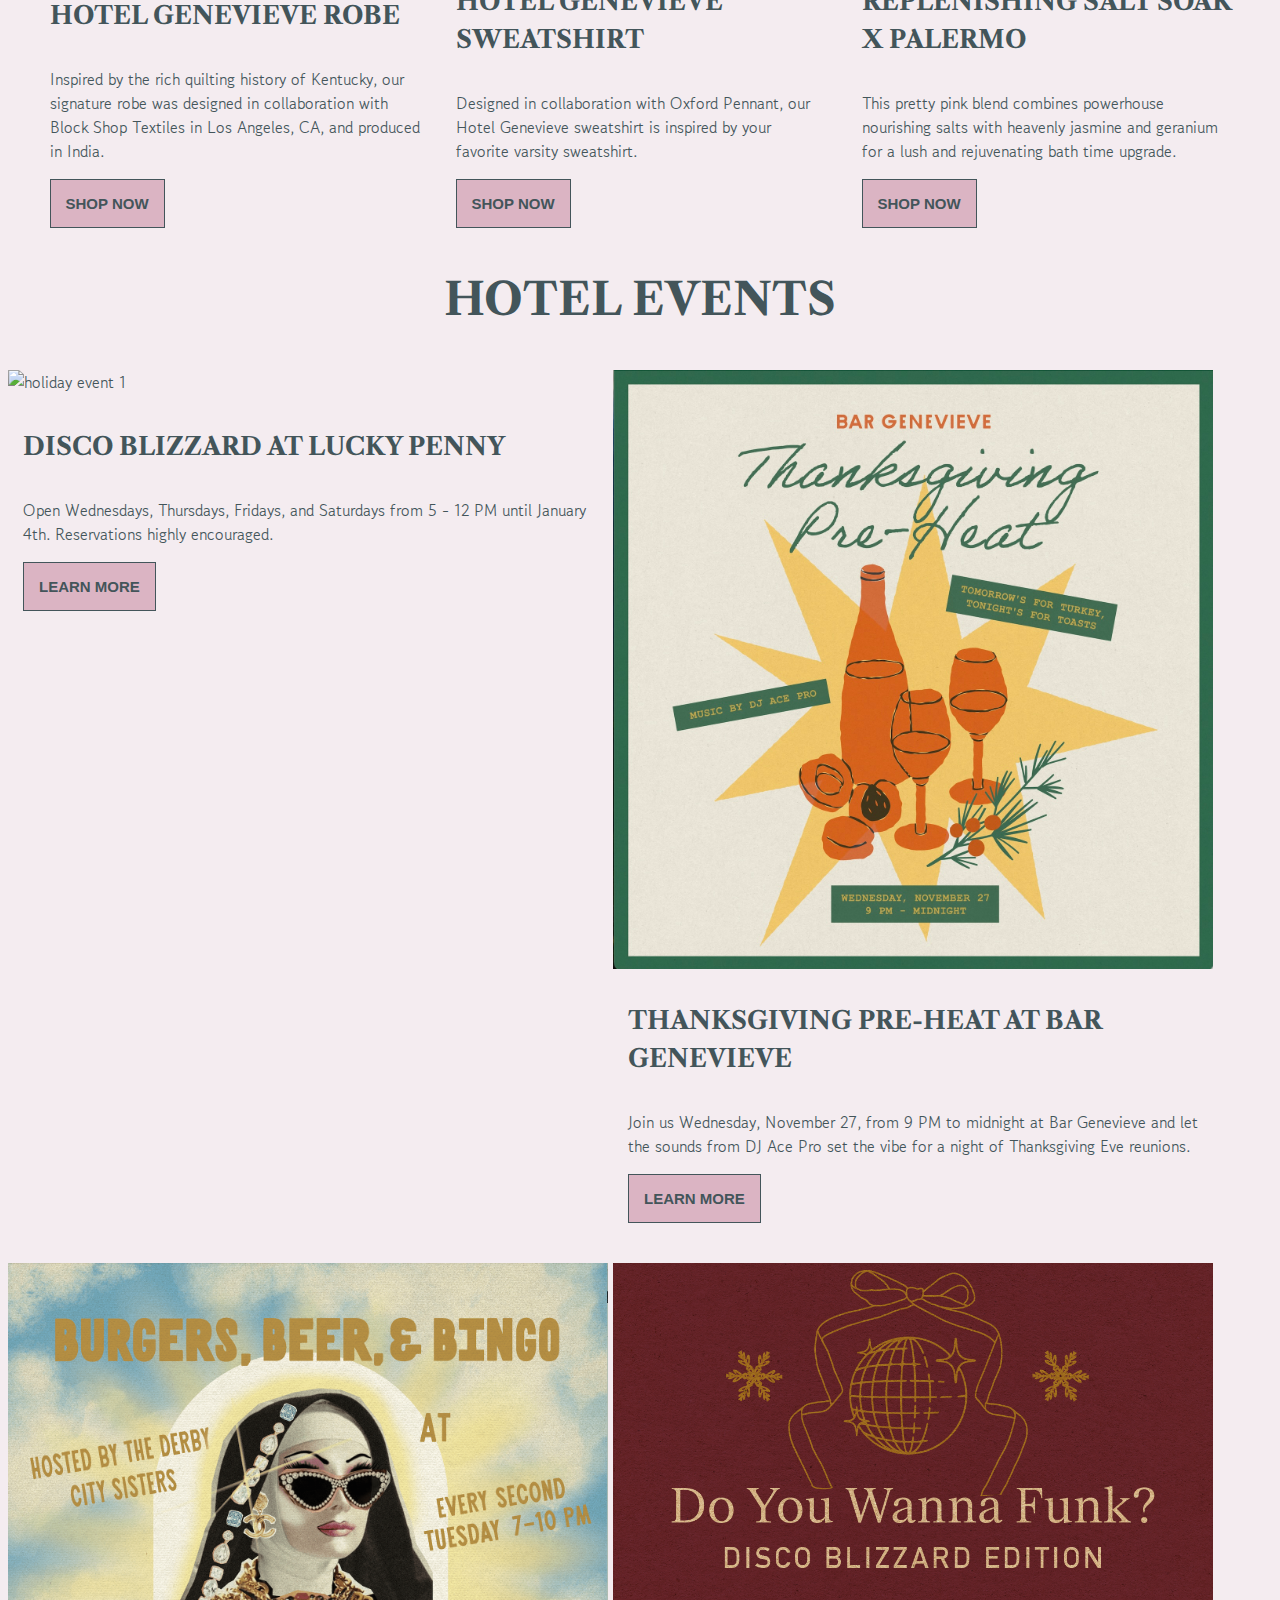
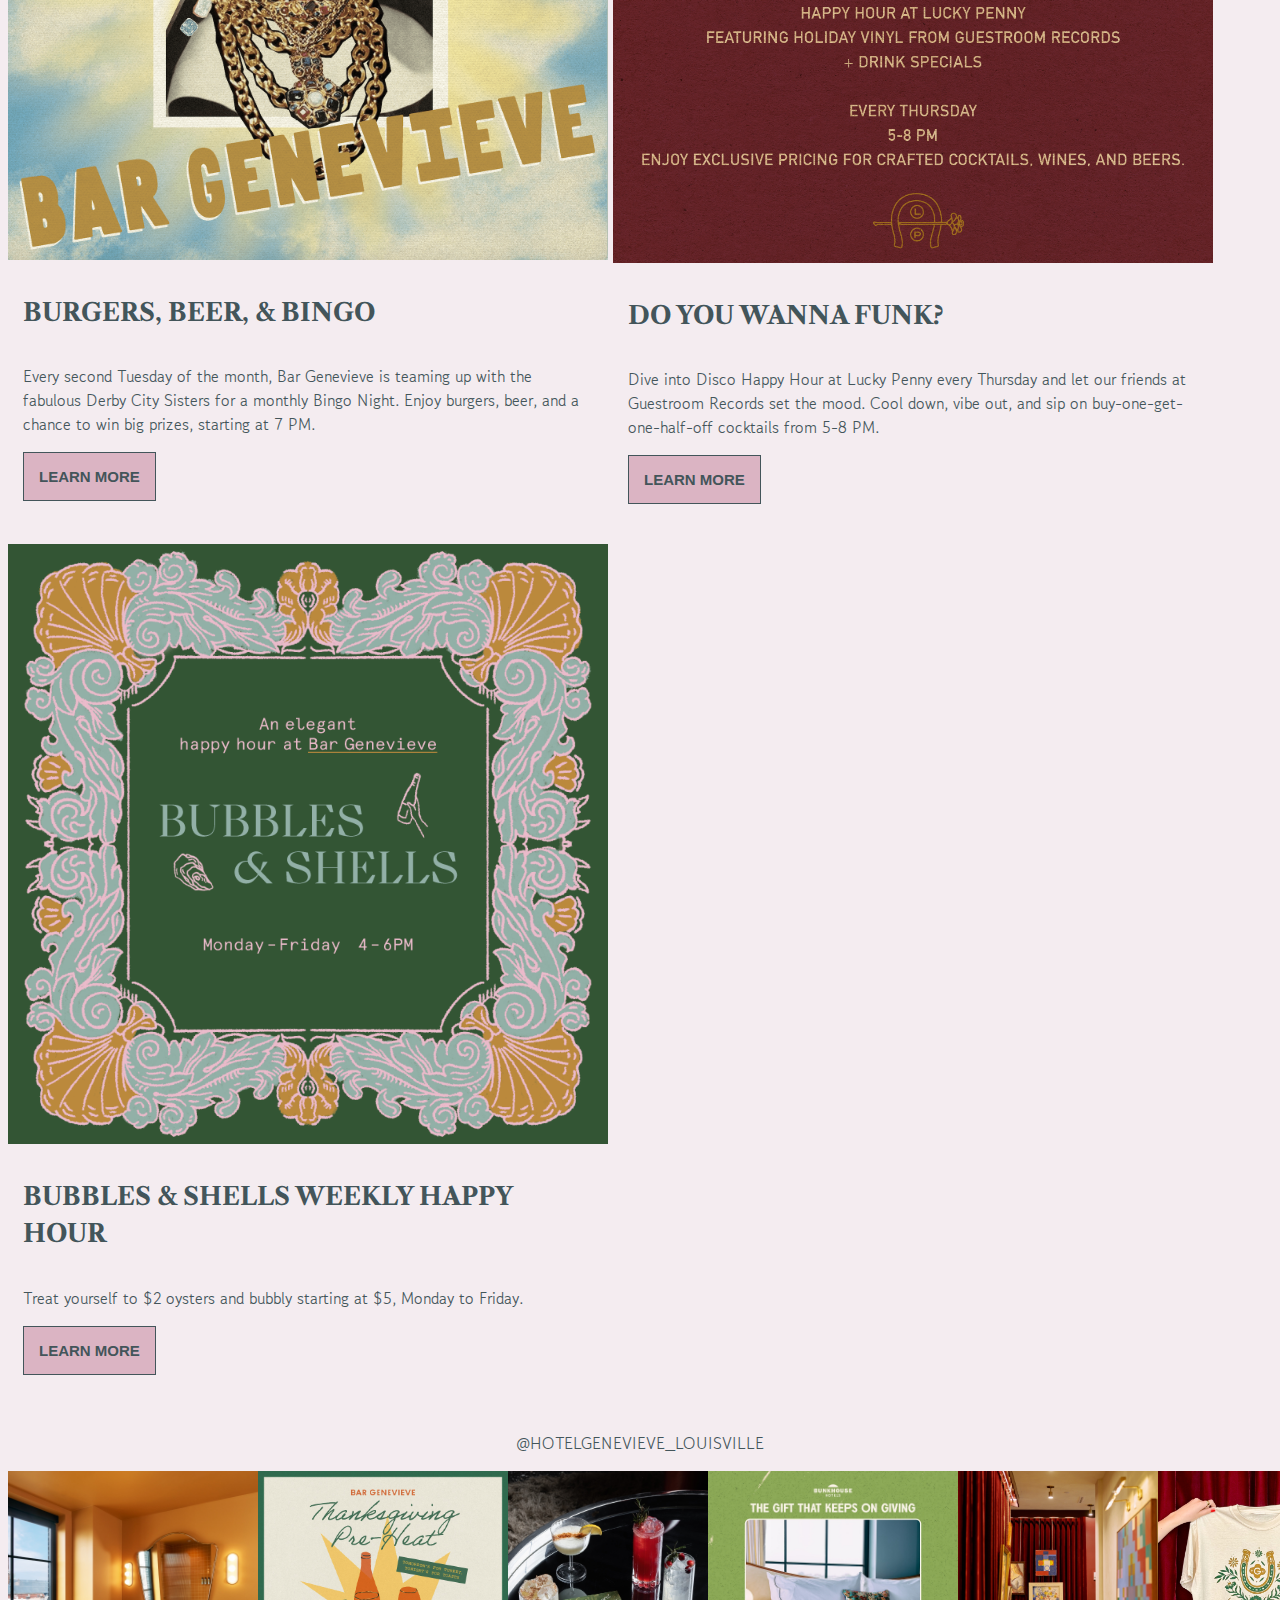
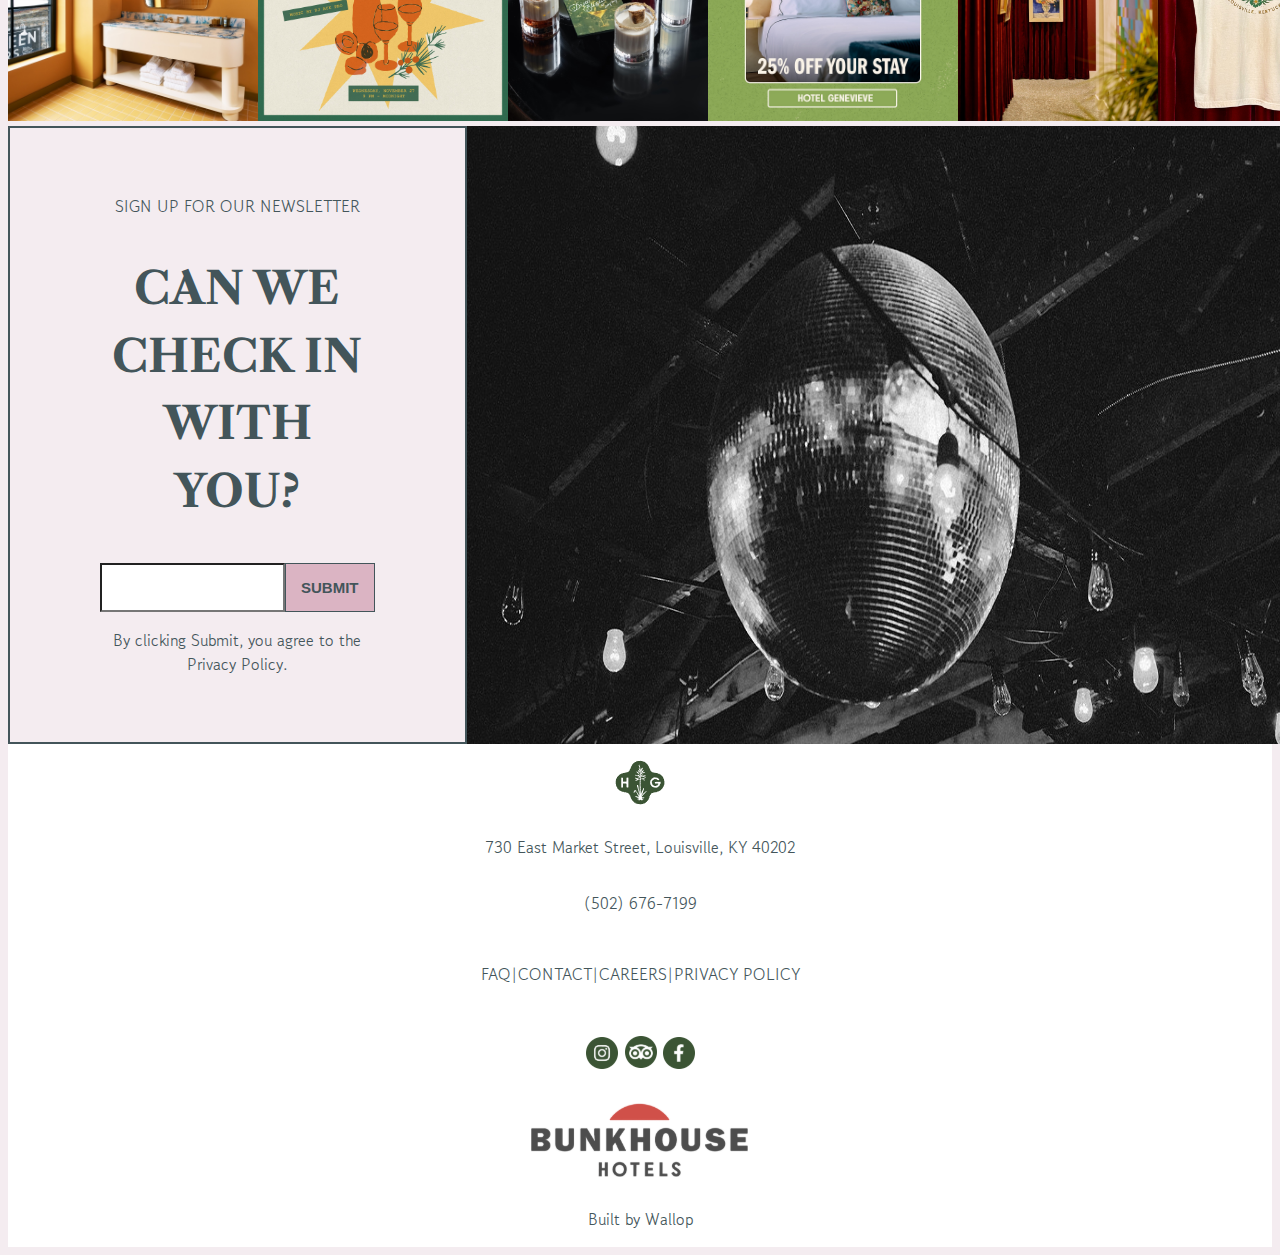
==== commit 52fbe2a1: "add line break after michelin" ====
--- a/index.html
+++ b/index.html
@@ -30,13 +30,15 @@
                 </div>
             
                 <div class="michelin">
-                    <img class="michelinimg" src="img/michelin_atom.png">
+                    <img class="michelinimg" src="img/michelin_atom.png" alt="michelin">
                     <div class="michelin__info">
                         <h3>AWARDED 1 MICHELIN KEY 2024</h3>
                         <p>In the same way that the MICHELIN GUIDE Stars are awarded to restaurants offering the most exceptional culinary experiences, Keys are awarded to accommodations in the MICHELIN Guide’s hotel selection that offer the most remarkable stays. We’re honored to have been awarded 1 Key as part of this year’s selections.</p>
                         <button>READ MORE</button>
                     </div>
                 </div>
+
+                <hr>
 
                 <div class="eatdrink">
                     <h2>EAT & DRINK</h2>
